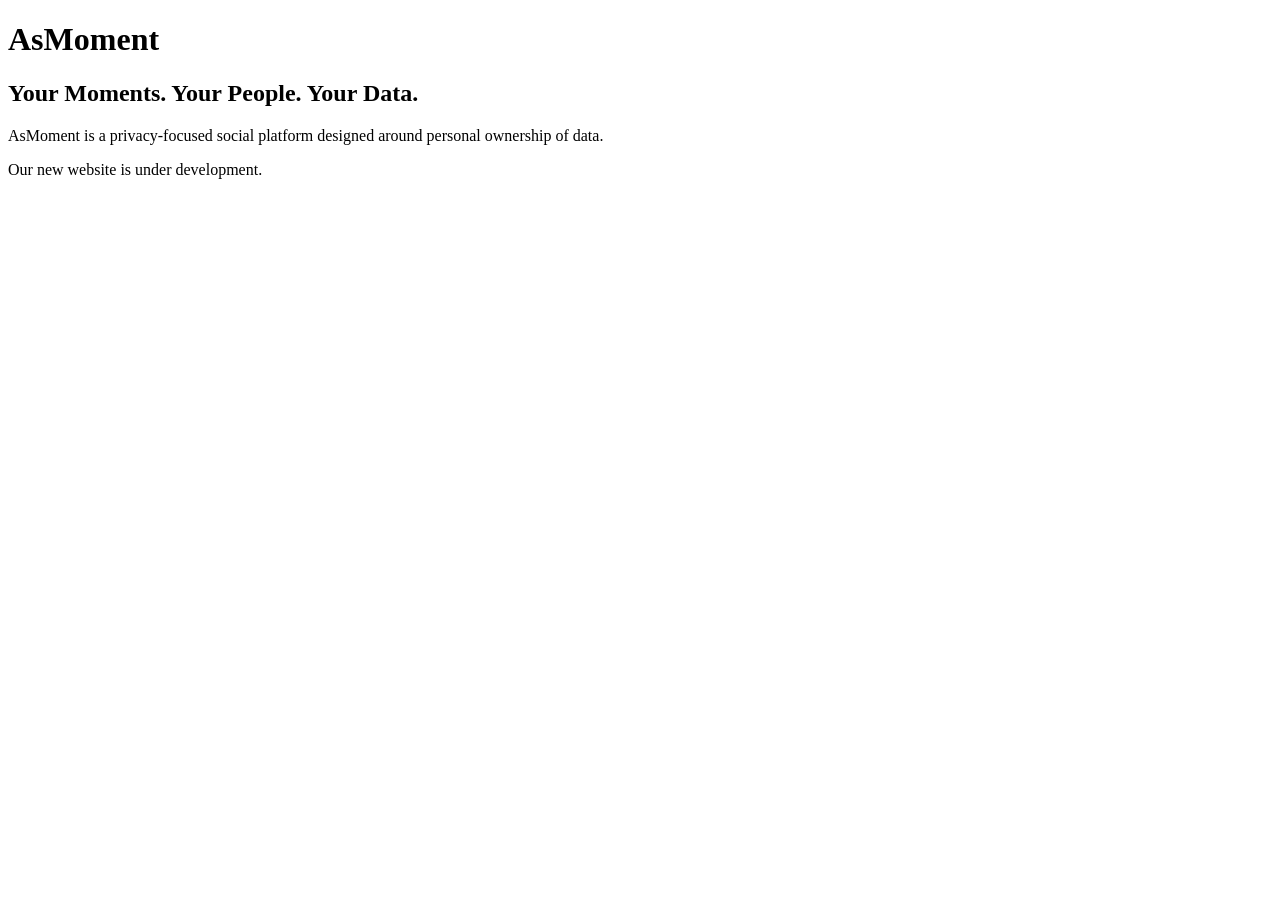
==== index.html @ 06332a30 "Create index.html for AsMoment landing page Initial HTML structure for AsMoment website." ====
<!DOCTYPE html>
<html lang="en">
<head>
    <meta charset="UTF-8">
    <meta name="viewport"
          content="width=device-width, initial-scale=1.0">

    <title>AsMoment</title>
</head>

<body>

    <h1>AsMoment</h1>

    <h2>Your Moments. Your People. Your Data.</h2>

    <p>
        AsMoment is a privacy-focused social platform
        designed around personal ownership of data.
    </p>

    <p>
        Our new website is under development.
    </p>

</body>
</html>
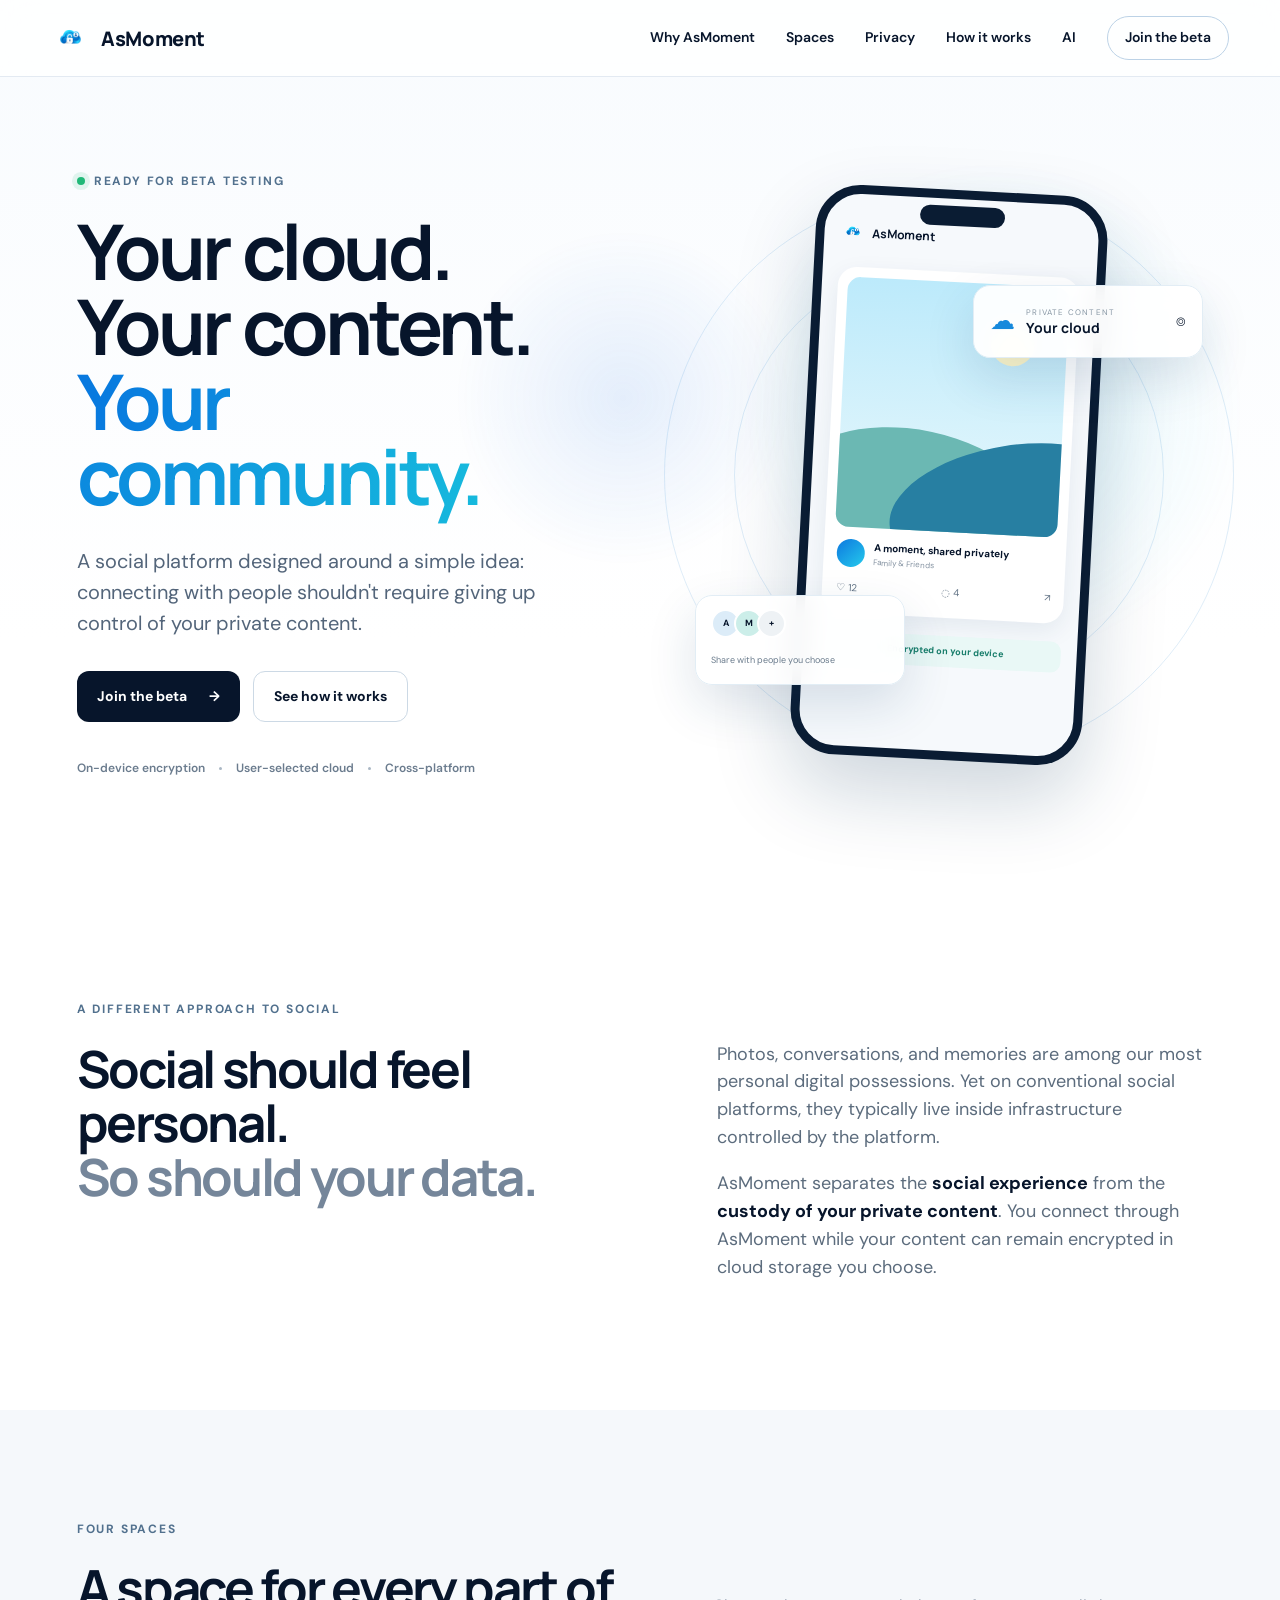
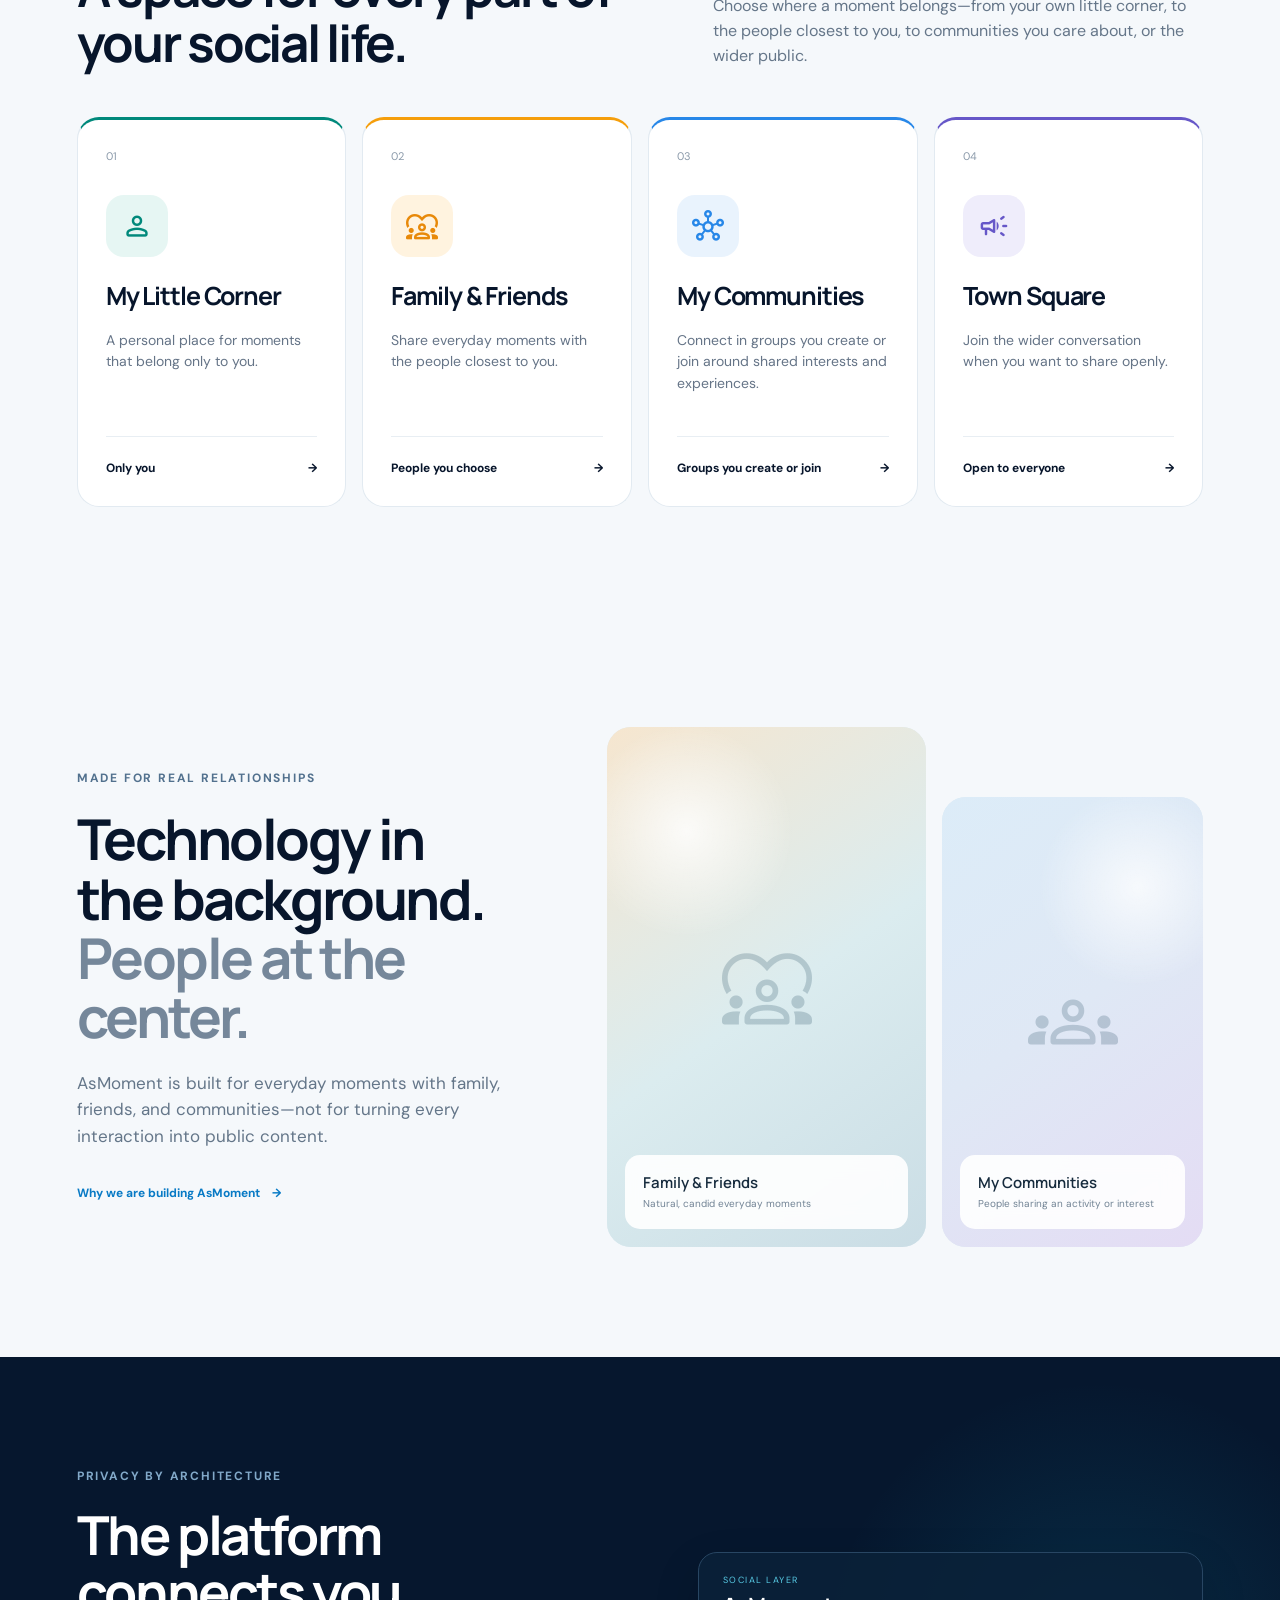
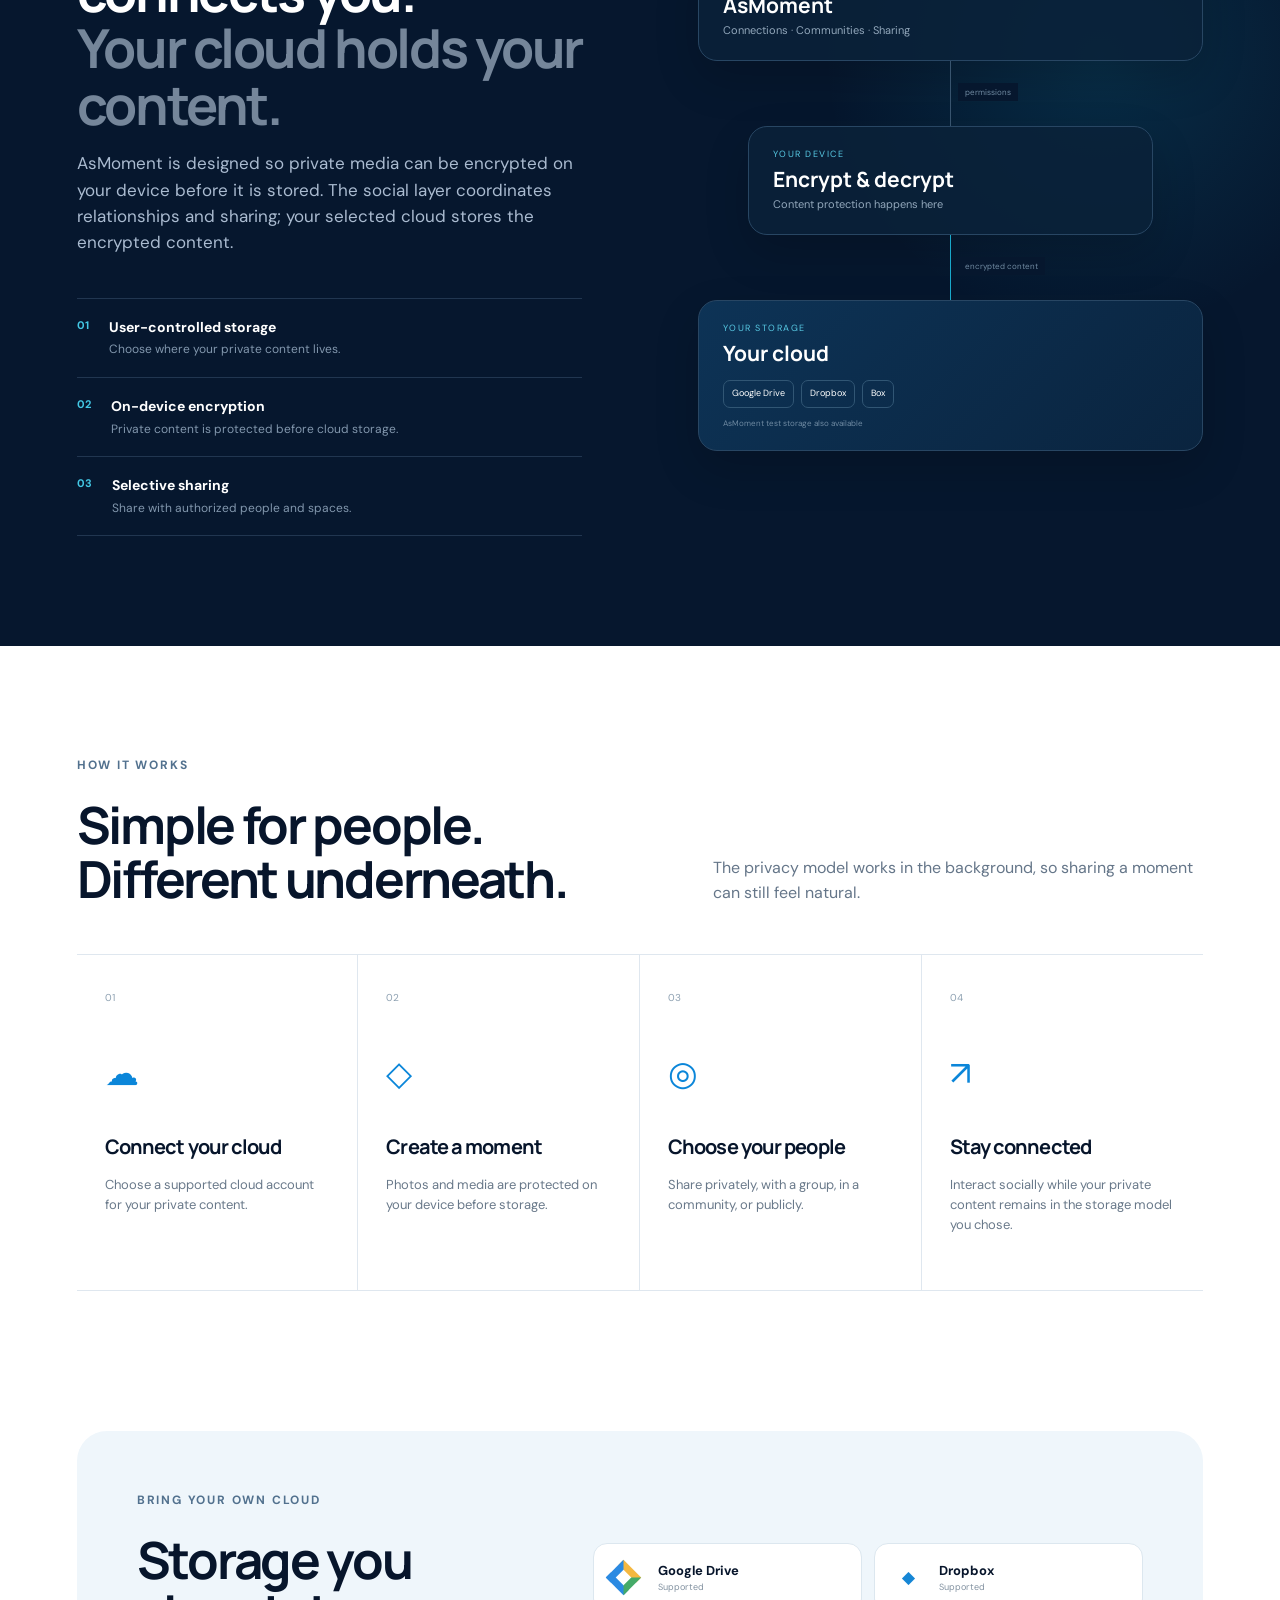
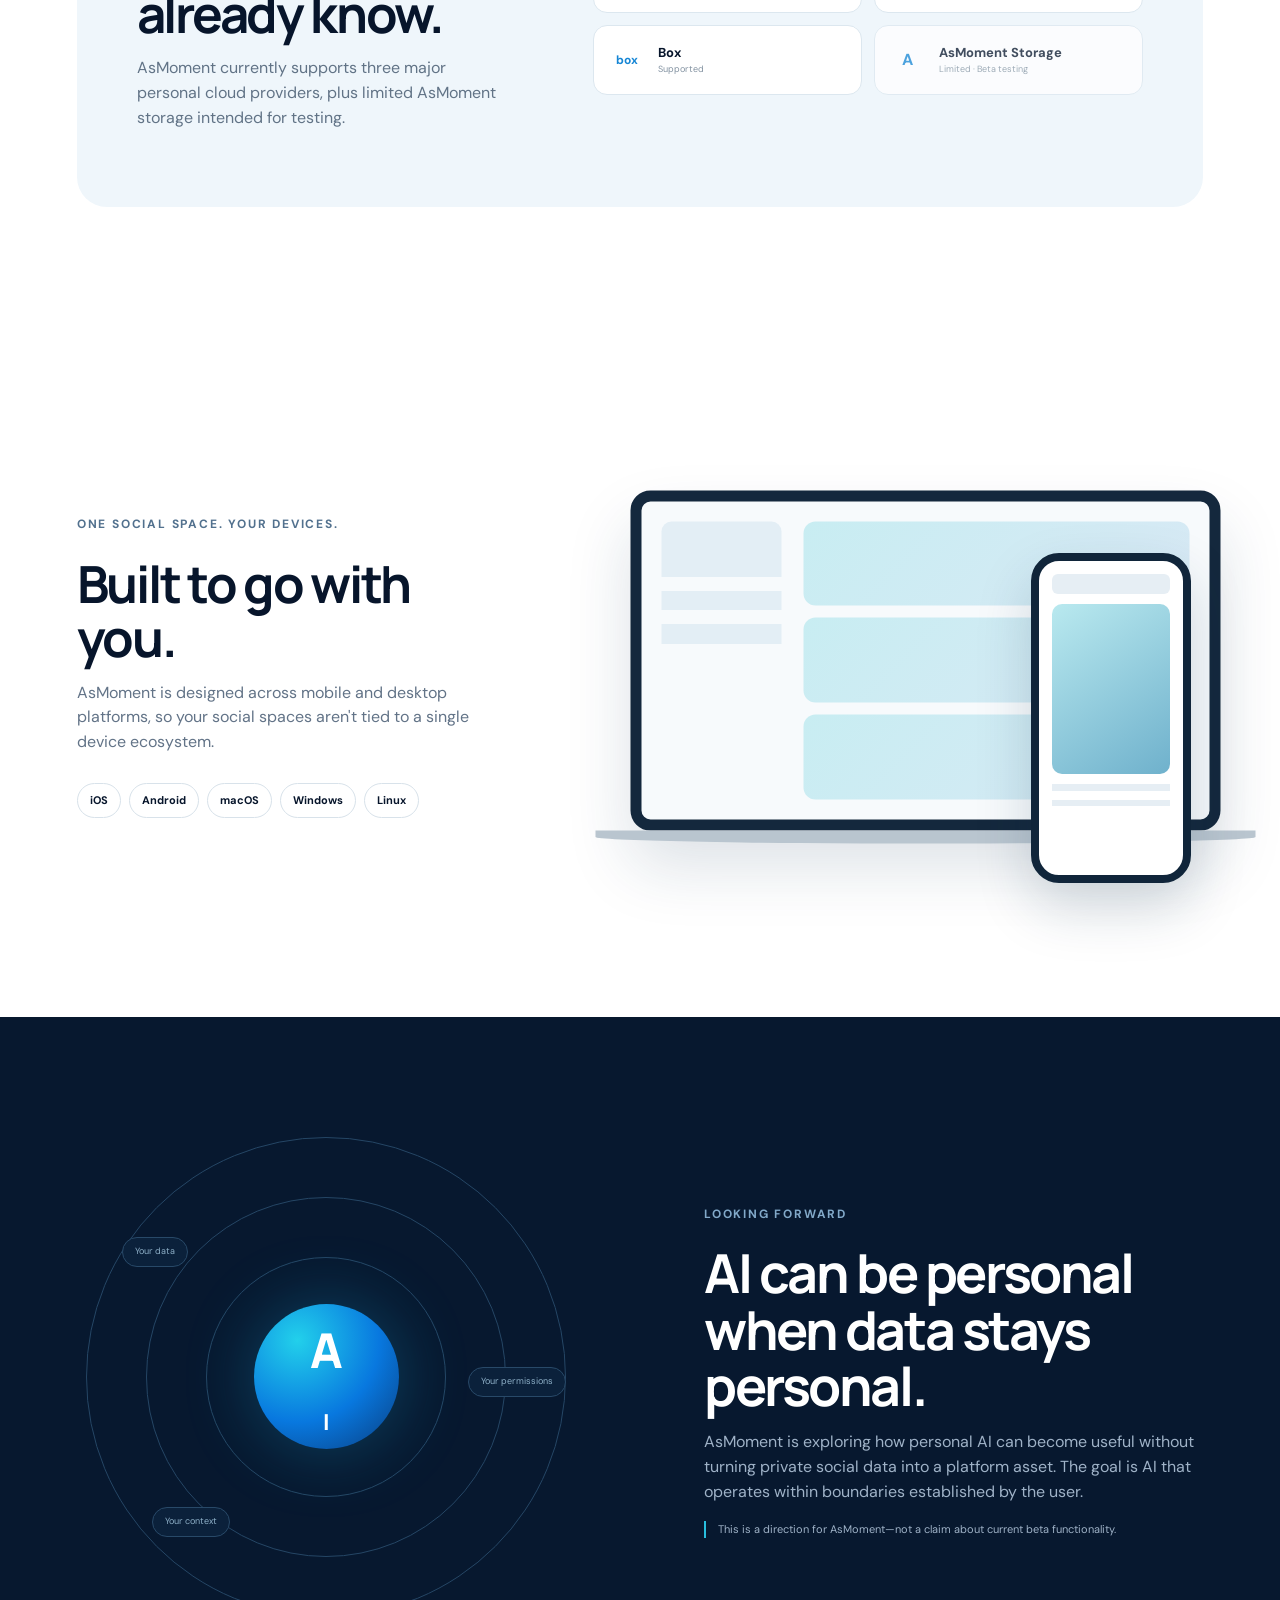
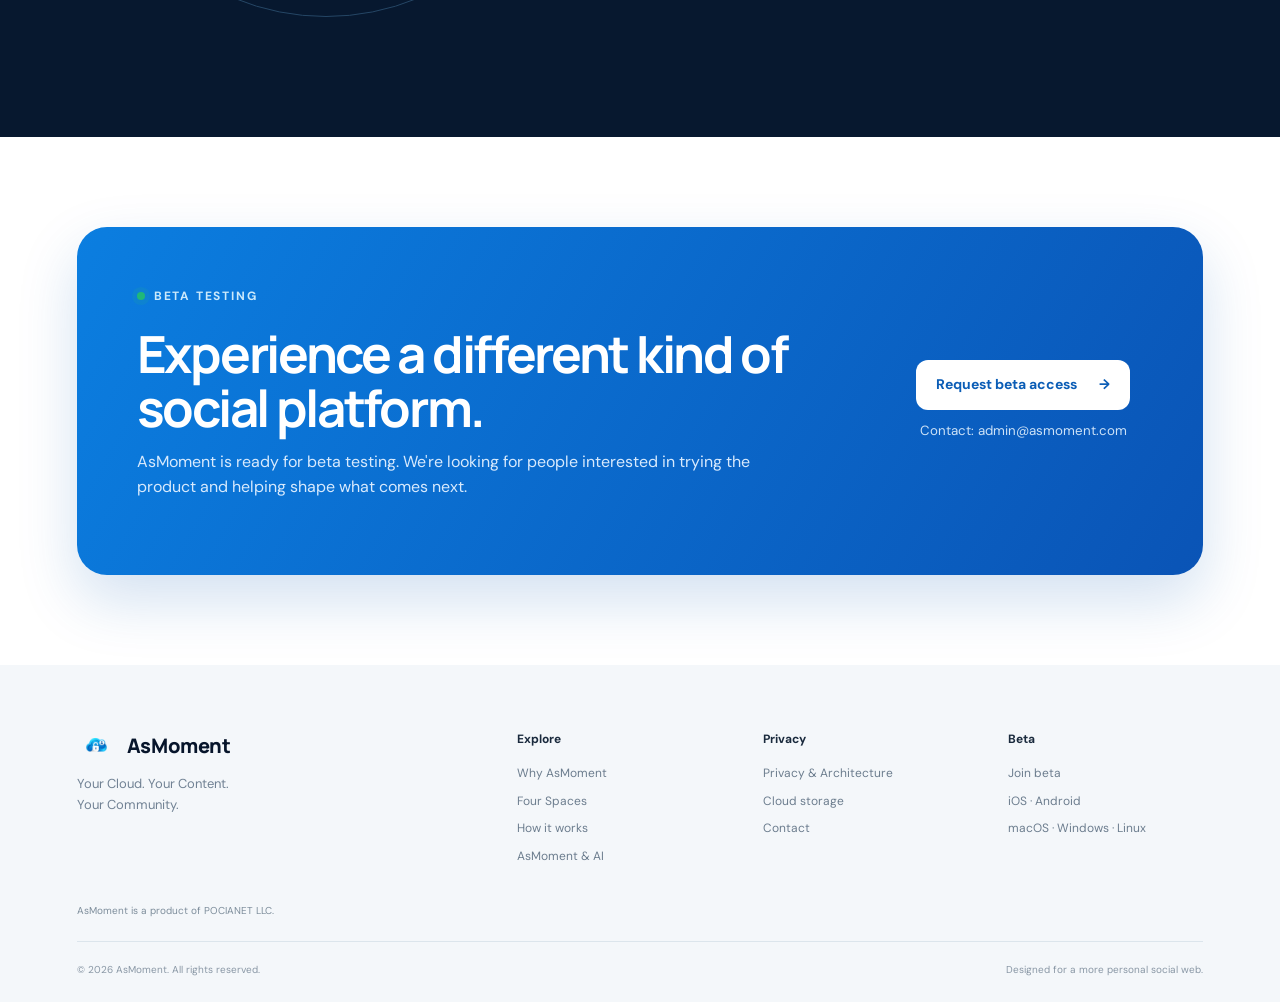
==== commit 763a7600: "Initial AsMoment website v2.1" ====
--- a/index.html
+++ b/index.html
@@ -1,27 +1,253 @@
-<!DOCTYPE html>
+<!doctype html>
 <html lang="en">
 <head>
-    <meta charset="UTF-8">
-    <meta name="viewport"
-          content="width=device-width, initial-scale=1.0">
-
-    <title>AsMoment</title>
+  <meta charset="utf-8">
+  <meta name="viewport" content="width=device-width, initial-scale=1">
+  <meta name="description" content="AsMoment is a privacy-focused social platform where your private content can stay encrypted in cloud storage you control.">
+  <meta name="theme-color" content="#07152b">
+  <link rel="icon" type="image/png" href="assets/logo/favicon.png">
+  <title>AsMoment — Your Cloud. Your Content. Your Community.</title>
+  <link rel="preconnect" href="https://fonts.googleapis.com">
+  <link rel="preconnect" href="https://fonts.gstatic.com" crossorigin>
+  <link href="https://fonts.googleapis.com/css2?family=Material+Symbols+Rounded:opsz,wght,FILL,GRAD@24,500,0,0" rel="stylesheet">
+  <link rel="stylesheet" href="css/style.css">
+  <script defer src="js/main.js"></script>
 </head>
-
 <body>
-
-    <h1>AsMoment</h1>
-
-    <h2>Your Moments. Your People. Your Data.</h2>
-
-    <p>
-        AsMoment is a privacy-focused social platform
-        designed around personal ownership of data.
-    </p>
-
-    <p>
-        Our new website is under development.
-    </p>
-
+  <header class="site-header" id="top">
+    <div class="nav-wrap">
+      <a class="brand" href="#top" aria-label="AsMoment home">
+        <img src="assets/logo/asmoment-logo.png" alt="" class="brand-mark">
+        <span>AsMoment</span>
+      </a>
+      <button class="menu-toggle" aria-expanded="false" aria-controls="site-nav" aria-label="Open navigation">
+        <span></span><span></span>
+      </button>
+      <nav id="site-nav" class="site-nav" aria-label="Primary navigation">
+        <a href="why-asmoment.html">Why AsMoment</a>
+        <a href="#spaces">Spaces</a>
+        <a href="privacy.html">Privacy</a>
+        <a href="#how">How it works</a>
+        <a href="ai.html">AI</a>
+        <a class="nav-cta" href="beta.html">Join the beta</a>
+      </nav>
+    </div>
+  </header>
+
+  <main>
+    <section class="hero section">
+      <div class="hero-glow glow-one"></div>
+      <div class="hero-glow glow-two"></div>
+      <div class="hero-copy reveal">
+        <div class="eyebrow"><span class="status-dot"></span> Ready for beta testing</div>
+        <h1>Your cloud.<br>Your content.<br><span>Your community.</span></h1>
+        <p class="hero-lede">A social platform designed around a simple idea: connecting with people shouldn't require giving up control of your private content.</p>
+        <div class="hero-actions">
+          <a class="button primary" href="beta.html">Join the beta <span>→</span></a>
+          <a class="button ghost" href="#how">See how it works</a>
+        </div>
+        <div class="hero-trust">
+          <span>On-device encryption</span>
+          <i></i><span>User-selected cloud</span>
+          <i></i><span>Cross-platform</span>
+        </div>
+      </div>
+
+      <div class="hero-visual reveal" aria-label="Conceptual diagram showing AsMoment connecting people while encrypted content stays in the user's cloud">
+        <div class="visual-orbit orbit-a"></div>
+        <div class="visual-orbit orbit-b"></div>
+        <div class="phone-shell">
+          <div class="phone-top"></div>
+          <div class="mini-brand"><img src="assets/logo/asmoment-logo.png" alt=""><span>AsMoment</span></div>
+          <div class="moment-card">
+            <div class="moment-image">
+              <span class="sun"></span><span class="hill hill-a"></span><span class="hill hill-b"></span>
+            </div>
+            <div class="moment-meta"><span class="avatar"></span><div><b>A moment, shared privately</b><small>Family & Friends</small></div></div>
+            <div class="moment-actions"><span>♡ 12</span><span>◌ 4</span><span>↗</span></div>
+          </div>
+          <div class="encrypt-pill">⌁ &nbsp; Encrypted on your device</div>
+        </div>
+        <div class="cloud-card">
+          <span class="cloud-icon">☁</span>
+          <div><small>PRIVATE CONTENT</small><strong>Your cloud</strong></div>
+          <span class="lock">⌾</span>
+        </div>
+        <div class="people-card">
+          <div class="faces"><span>A</span><span>M</span><span>+</span></div>
+          <small>Share with people you choose</small>
+        </div>
+      </div>
+    </section>
+
+    <section class="statement section" id="why">
+      <div class="section-label reveal">A different approach to social</div>
+      <div class="statement-grid">
+        <h2 class="reveal">Social should feel personal.<br><span>So should your data.</span></h2>
+        <div class="statement-copy reveal">
+          <p>Photos, conversations, and memories are among our most personal digital possessions. Yet on conventional social platforms, they typically live inside infrastructure controlled by the platform.</p>
+          <p>AsMoment separates the <strong>social experience</strong> from the <strong>custody of your private content</strong>. You connect through AsMoment while your content can remain encrypted in cloud storage you choose.</p>
+        </div>
+      </div>
+    </section>
+
+    <section class="spaces section" id="spaces">
+      <div class="section-heading reveal">
+        <div>
+          <div class="section-label">Four spaces</div>
+          <h2>A space for every part of your social life.</h2>
+        </div>
+        <p>Choose where a moment belongs—from your own little corner, to the people closest to you, to communities you care about, or the wider public.</p>
+      </div>
+      <div class="space-grid">
+        <article class="space-card corner reveal">
+          <div class="space-no">01</div><div class="space-icon"><span class="material-symbols-rounded">person</span></div>
+          <h3>My Little Corner</h3><p>A personal place for moments that belong only to you.</p>
+          <div class="card-foot">Only you <span>→</span></div>
+        </article>
+        <article class="space-card family reveal">
+          <div class="space-no">02</div><div class="space-icon"><span class="material-symbols-rounded">diversity_1</span></div>
+          <h3>Family & Friends</h3><p>Share everyday moments with the people closest to you.</p>
+          <div class="card-foot">People you choose <span>→</span></div>
+        </article>
+        <article class="space-card community reveal">
+          <div class="space-no">03</div><div class="space-icon"><span class="material-symbols-rounded">hub</span></div>
+          <h3>My Communities</h3><p>Connect in groups you create or join around shared interests and experiences.</p>
+          <div class="card-foot">Groups you create or join <span>→</span></div>
+        </article>
+        <article class="space-card square reveal">
+          <div class="space-no">04</div><div class="space-icon"><span class="material-symbols-rounded">campaign</span></div>
+          <h3>Town Square</h3><p>Join the wider conversation when you want to share openly.</p>
+          <div class="card-foot">Open to everyone <span>→</span></div>
+        </article>
+      </div>
+    </section>
+
+    <section class="human-story section" aria-label="People and moments">
+      <div class="human-story-copy reveal">
+        <div class="section-label">Made for real relationships</div>
+        <h2>Technology in the background.<br><span>People at the center.</span></h2>
+        <p>AsMoment is built for everyday moments with family, friends, and communities—not for turning every interaction into public content.</p>
+        <a class="text-link" href="why-asmoment.html">Why we are building AsMoment <span>→</span></a>
+      </div>
+      <div class="human-photo-grid reveal" aria-label="Photography placeholders for final licensed imagery">
+        <figure class="photo-slot photo-family">
+          <div class="photo-art"><span class="material-symbols-rounded">diversity_1</span></div>
+          <figcaption><b>Family & Friends</b><span>Natural, candid everyday moments</span></figcaption>
+        </figure>
+        <figure class="photo-slot photo-community">
+          <div class="photo-art"><span class="material-symbols-rounded">groups</span></div>
+          <figcaption><b>My Communities</b><span>People sharing an activity or interest</span></figcaption>
+        </figure>
+      </div>
+    </section>
+
+    <section class="architecture section" id="privacy">
+      <div class="arch-copy reveal">
+        <div class="section-label light">Privacy by architecture</div>
+        <h2>The platform connects you.<br><span>Your cloud holds your content.</span></h2>
+        <p>AsMoment is designed so private media can be encrypted on your device before it is stored. The social layer coordinates relationships and sharing; your selected cloud stores the encrypted content.</p>
+        <div class="principles">
+          <div><b>01</b><span><strong>User-controlled storage</strong><small>Choose where your private content lives.</small></span></div>
+          <div><b>02</b><span><strong>On-device encryption</strong><small>Private content is protected before cloud storage.</small></span></div>
+          <div><b>03</b><span><strong>Selective sharing</strong><small>Share with authorized people and spaces.</small></span></div>
+        </div>
+      </div>
+      <div class="arch-diagram reveal">
+        <div class="arch-node social"><small>SOCIAL LAYER</small><strong>AsMoment</strong><span>Connections · Communities · Sharing</span></div>
+        <div class="flow-line"><span>permissions</span></div>
+        <div class="arch-node device"><small>YOUR DEVICE</small><strong>Encrypt & decrypt</strong><span>Content protection happens here</span></div>
+        <div class="flow-line secure"><span>encrypted content</span></div>
+        <div class="arch-node cloud"><small>YOUR STORAGE</small><strong>Your cloud</strong>
+          <div class="provider-row"><span>Google Drive</span><span>Dropbox</span><span>Box</span></div>
+          <em>AsMoment test storage also available</em>
+        </div>
+      </div>
+    </section>
+
+    <section class="how section" id="how">
+      <div class="section-heading reveal">
+        <div><div class="section-label">How it works</div><h2>Simple for people.<br>Different underneath.</h2></div>
+        <p>The privacy model works in the background, so sharing a moment can still feel natural.</p>
+      </div>
+      <div class="steps">
+        <article class="step reveal"><div class="step-num">01</div><div class="step-glyph">☁</div><h3>Connect your cloud</h3><p>Choose a supported cloud account for your private content.</p></article>
+        <article class="step reveal"><div class="step-num">02</div><div class="step-glyph">◇</div><h3>Create a moment</h3><p>Photos and media are protected on your device before storage.</p></article>
+        <article class="step reveal"><div class="step-num">03</div><div class="step-glyph">◎</div><h3>Choose your people</h3><p>Share privately, with a group, in a community, or publicly.</p></article>
+        <article class="step reveal"><div class="step-num">04</div><div class="step-glyph">↗</div><h3>Stay connected</h3><p>Interact socially while your private content remains in the storage model you chose.</p></article>
+      </div>
+    </section>
+
+    <section class="clouds section">
+      <div class="clouds-panel reveal">
+        <div>
+          <div class="section-label">Bring your own cloud</div>
+          <h2>Storage you already know.</h2>
+          <p>AsMoment currently supports three major personal cloud providers, plus limited AsMoment storage intended for testing.</p>
+        </div>
+        <div class="provider-grid">
+          <div class="provider"><span class="gdrive"></span><strong>Google Drive</strong><small>Supported</small></div>
+          <div class="provider"><span class="dropbox">◆</span><strong>Dropbox</strong><small>Supported</small></div>
+          <div class="provider"><span class="boxlogo">box</span><strong>Box</strong><small>Supported</small></div>
+          <div class="provider muted"><span class="asmini">A</span><strong>AsMoment Storage</strong><small>Limited · Beta testing</small></div>
+        </div>
+      </div>
+    </section>
+
+    <section class="devices section">
+      <div class="device-copy reveal">
+        <div class="section-label">One social space. Your devices.</div>
+        <h2>Built to go with you.</h2>
+        <p>AsMoment is designed across mobile and desktop platforms, so your social spaces aren't tied to a single device ecosystem.</p>
+        <div class="os-list"><span>iOS</span><span>Android</span><span>macOS</span><span>Windows</span><span>Linux</span></div>
+      </div>
+      <div class="device-art reveal">
+        <div class="laptop"><div class="laptop-screen"><div class="mock-sidebar"></div><div class="mock-feed"><i></i><i></i><i></i></div></div><div class="laptop-base"></div></div>
+        <div class="mobile"><div class="mobile-screen"><div class="mock-top"></div><div class="mock-photo"></div><div class="mock-lines"></div></div></div>
+      </div>
+    </section>
+
+    <section class="ai section" id="ai">
+      <div class="ai-visual reveal">
+        <div class="ai-core">A<span>I</span></div>
+        <div class="ai-ring r1"></div><div class="ai-ring r2"></div><div class="ai-ring r3"></div>
+        <span class="ai-tag tag1">Your data</span><span class="ai-tag tag2">Your permissions</span><span class="ai-tag tag3">Your context</span>
+      </div>
+      <div class="ai-copy reveal">
+        <div class="section-label light">Looking forward</div>
+        <h2>AI can be personal<br>when data stays personal.</h2>
+        <p>AsMoment is exploring how personal AI can become useful without turning private social data into a platform asset. The goal is AI that operates within boundaries established by the user.</p>
+        <p class="future-note">This is a direction for AsMoment—not a claim about current beta functionality.</p>
+      </div>
+    </section>
+
+    <section class="beta section" id="beta">
+      <div class="beta-panel reveal">
+        <div class="beta-copy">
+          <div class="eyebrow"><span class="status-dot"></span> Beta testing</div>
+          <h2>Experience a different kind of social platform.</h2>
+          <p>AsMoment is ready for beta testing. We're looking for people interested in trying the product and helping shape what comes next.</p>
+        </div>
+        <div class="beta-action">
+          <a class="button primary light-button" href="mailto:admin@asmoment.com?subject=AsMoment%20Beta%20Testing">Request beta access <span>→</span></a>
+          <small>Contact: admin@asmoment.com</small>
+        </div>
+      </div>
+    </section>
+  </main>
+
+  <footer class="footer">
+    <div class="footer-main">
+      <div class="footer-brand">
+        <a class="brand" href="#top"><img src="assets/logo/asmoment-logo.png" alt="" class="brand-mark"><span>AsMoment</span></a>
+        <p>Your Cloud. Your Content.<br>Your Community.</p>
+      </div>
+      <div class="footer-col"><strong>Explore</strong><a href="why-asmoment.html">Why AsMoment</a><a href="#spaces">Four Spaces</a><a href="#how">How it works</a><a href="ai.html">AsMoment & AI</a></div>
+      <div class="footer-col"><strong>Privacy</strong><a href="privacy.html">Privacy & Architecture</a><a href="privacy.html#storage">Cloud storage</a><a href="mailto:admin@asmoment.com">Contact</a></div>
+      <div class="footer-col"><strong>Beta</strong><a href="beta.html">Join beta</a><span>iOS · Android</span><span>macOS · Windows · Linux</span></div>
+    </div>
+    <p class="company-line">AsMoment is a product of POCIANET LLC.</p>
+      <div class="footer-bottom"><span>© <span id="year"></span> AsMoment. All rights reserved.</span><span>Designed for a more personal social web.</span></div>
+  </footer>
 </body>
-</html>
+</html>
--- a/css/style.css
+++ b/css/style.css
@@ -0,0 +1,90 @@
+@import url('https://fonts.googleapis.com/css2?family=DM+Sans:wght@400;500;600;700&family=Manrope:wght@500;600;700;800&display=swap');
+:root{--ink:#07152b;--muted:#607086;--line:#dfe7ef;--blue:#0878df;--cyan:#22c7ec;--pale:#f4f8fc;--navy:#06172e;--white:#fff;--radius:28px}
+*{box-sizing:border-box}html{scroll-behavior:smooth}body{margin:0;color:var(--ink);font-family:"DM Sans",Arial,sans-serif;background:#fff;line-height:1.55}a{color:inherit;text-decoration:none}img{max-width:100%;display:block}.section{padding:110px max(6vw,24px);position:relative}.site-header{position:fixed;top:0;left:0;right:0;z-index:50;background:rgba(255,255,255,.82);backdrop-filter:blur(18px);border-bottom:1px solid rgba(215,226,237,.7)}.nav-wrap{height:76px;max-width:1500px;margin:auto;padding:0 max(4vw,20px);display:flex;align-items:center;justify-content:space-between}.brand{display:flex;align-items:center;gap:11px;font-family:Manrope,sans-serif;font-size:20px;font-weight:800;letter-spacing:-.4px}.brand-mark{width:39px;height:31px;object-fit:contain}.site-nav{display:flex;align-items:center;gap:31px;font-size:14px;font-weight:600}.site-nav a{transition:.2s}.site-nav a:hover{color:var(--blue)}.nav-cta{padding:10px 17px;border:1px solid #bcd2e6;border-radius:999px}.menu-toggle{display:none;background:none;border:0;padding:10px}.menu-toggle span{display:block;width:23px;height:2px;background:var(--ink);margin:5px}.hero{min-height:850px;padding-top:170px;display:grid;grid-template-columns:1.02fr .98fr;gap:7vw;align-items:center;overflow:hidden;background:linear-gradient(180deg,#f8fbfe 0%,#fff 72%)}.hero-copy{max-width:720px;z-index:2}.eyebrow,.section-label{text-transform:uppercase;letter-spacing:1.8px;font-size:12px;font-weight:700;color:#52718e;display:flex;align-items:center;gap:9px;margin-bottom:22px}.status-dot{width:8px;height:8px;background:#20b878;border-radius:50%;box-shadow:0 0 0 5px rgba(32,184,120,.12)}h1,h2,h3{font-family:Manrope,sans-serif;margin:0;letter-spacing:-.045em}h1{font-size:clamp(58px,6vw,96px);line-height:.98;font-weight:700}h1 span{background:linear-gradient(90deg,#0878df,#16b9dd);-webkit-background-clip:text;color:transparent}.hero-lede{font-size:20px;color:#53657a;max-width:630px;margin:32px 0}.hero-actions{display:flex;gap:13px}.button{display:inline-flex;align-items:center;gap:22px;padding:14px 20px;border-radius:12px;font-weight:700;font-size:14px}.button.primary{background:var(--ink);color:#fff}.button.primary:hover{background:#102a4b}.button.ghost{border:1px solid #ccd9e5;background:#fff}.hero-trust{display:flex;gap:14px;align-items:center;margin-top:37px;font-size:12px;color:#6b7c8e;font-weight:600}.hero-trust i{width:3px;height:3px;background:#aab7c4;border-radius:50%}.hero-visual{height:610px;position:relative}.hero-glow{position:absolute;border-radius:50%;filter:blur(1px)}.glow-one{width:520px;height:520px;background:radial-gradient(circle,rgba(26,199,235,.13),transparent 68%);right:2%;top:17%}.glow-two{width:350px;height:350px;background:radial-gradient(circle,rgba(20,104,225,.10),transparent 68%);left:35%;top:25%}.visual-orbit{position:absolute;border:1px solid rgba(30,130,207,.14);border-radius:50%;left:50%;top:50%;transform:translate(-50%,-50%)}.orbit-a{width:570px;height:570px}.orbit-b{width:430px;height:430px}.phone-shell{position:absolute;width:292px;height:570px;border:9px solid #0a1c33;border-radius:45px;background:#f6f9fc;left:50%;top:50%;transform:translate(-50%,-50%) rotate(3deg);box-shadow:0 35px 80px rgba(12,50,84,.2);padding:28px 16px}.phone-top{width:85px;height:20px;border-radius:20px;background:#0a1c33;position:absolute;top:7px;left:50%;transform:translateX(-50%)}.mini-brand{display:flex;gap:7px;align-items:center;font:700 12px Manrope}.mini-brand img{width:25px;height:20px;object-fit:contain}.moment-card{margin-top:25px;background:#fff;border-radius:19px;padding:10px;box-shadow:0 8px 24px rgba(15,52,85,.08)}.moment-image{height:250px;border-radius:13px;position:relative;overflow:hidden;background:linear-gradient(#bceafb,#e9f8fc)}.sun{position:absolute;width:44px;height:44px;border-radius:50%;background:#fff8cb;right:32px;top:37px}.hill{position:absolute;border-radius:50% 50% 0 0}.hill-a{width:260px;height:150px;background:#6bb8b3;left:-50px;bottom:-50px;transform:rotate(9deg)}.hill-b{width:250px;height:125px;background:#277fa2;right:-80px;bottom:-35px;transform:rotate(-12deg)}.moment-meta{display:flex;gap:9px;align-items:center;padding:12px 3px 6px}.avatar{width:28px;height:28px;border-radius:50%;background:linear-gradient(135deg,#0d78df,#25caec)}.moment-meta b,.moment-meta small{display:block}.moment-meta b{font-size:10px}.moment-meta small{font-size:8px;color:#8391a0}.moment-actions{display:flex;justify-content:space-between;font-size:10px;color:#617284;padding:7px 4px}.encrypt-pill{margin-top:18px;background:#e9f8f6;color:#177d6a;border-radius:10px;padding:9px;text-align:center;font-size:9px;font-weight:700}.cloud-card,.people-card{position:absolute;background:rgba(255,255,255,.93);backdrop-filter:blur(12px);border:1px solid #e2edf5;box-shadow:0 20px 50px rgba(20,67,104,.14);border-radius:17px}.cloud-card{right:0;top:115px;width:230px;padding:16px;display:flex;align-items:center;gap:11px}.cloud-icon{font-size:25px;color:#1689dc}.cloud-card small,.cloud-card strong{display:block}.cloud-card small{font-size:8px;letter-spacing:1.2px;color:#8796a4}.cloud-card strong{font:700 14px Manrope}.lock{margin-left:auto}.people-card{left:0;bottom:95px;padding:13px 15px;width:210px}.faces{display:flex;margin-bottom:8px}.faces span{width:29px;height:29px;border-radius:50%;background:#dcecf8;border:2px solid #fff;display:grid;place-items:center;font-size:9px;font-weight:700;margin-right:-6px}.faces span:nth-child(2){background:#cceee9}.faces span:nth-child(3){background:#eef2f5}.people-card small{font-size:9px;color:#6a7b8c}.statement{max-width:1600px;margin:auto}.statement-grid{display:grid;grid-template-columns:1.05fr .95fr;gap:8vw}.statement h2,.section-heading h2,.clouds h2,.devices h2{font-size:clamp(42px,4vw,66px);line-height:1.06}.statement h2 span,.architecture h2 span{color:#75869a}.statement-copy{font-size:18px;color:#5c6c7d;max-width:650px}.statement-copy p:first-child{margin-top:0}.statement-copy strong{color:var(--ink)}.section-heading{display:flex;justify-content:space-between;gap:60px;align-items:end;max-width:1500px;margin:0 auto 48px}.section-heading p{max-width:490px;color:#657689;margin:0;font-size:16px}.spaces{background:#f5f8fb}.space-grid{max-width:1500px;margin:auto;display:grid;grid-template-columns:repeat(4,1fr);gap:16px}.space-card{min-height:390px;padding:28px;border-radius:22px;background:#fff;border:1px solid #e2eaf1;display:flex;flex-direction:column;transition:.25s}.space-card:hover{transform:translateY(-5px);box-shadow:0 22px 45px rgba(19,56,87,.08)}.space-no{font-size:11px;color:#8b9aaa}.space-icon{font-size:40px;margin:55px 0 27px;color:#1287d7}.space-card h3{font-size:25px}.space-card p{color:#657487;font-size:14px}.card-foot{margin-top:auto;padding-top:22px;border-top:1px solid #e8eef3;font-size:12px;font-weight:700;display:flex;justify-content:space-between}.architecture{background:var(--navy);color:#fff;display:grid;grid-template-columns:1fr 1fr;gap:9vw;align-items:center;overflow:hidden}.architecture:after{content:"";position:absolute;width:600px;height:600px;border-radius:50%;background:radial-gradient(circle,rgba(18,181,221,.14),transparent 65%);right:-120px;top:0}.section-label.light{color:#82a9c9}.architecture h2,.ai h2{font-size:clamp(43px,4.2vw,68px);line-height:1.05}.arch-copy{z-index:2}.arch-copy>p{color:#aabbd0;font-size:17px;max-width:650px}.principles{margin-top:42px;border-top:1px solid #213650}.principles>div{display:flex;gap:20px;padding:18px 0;border-bottom:1px solid #213650}.principles b{color:#43c8e5;font-size:11px}.principles span strong,.principles span small{display:block}.principles span strong{font-size:14px}.principles span small{color:#8297ad;font-size:12px;margin-top:2px}.arch-diagram{z-index:2;max-width:570px;margin:auto;width:100%}.arch-node{border:1px solid #284663;background:rgba(10,33,57,.85);border-radius:19px;padding:21px 24px;box-shadow:0 18px 45px rgba(0,0,0,.16)}.arch-node small,.arch-node strong,.arch-node>span{display:block}.arch-node small{color:#58cae4;font-size:9px;letter-spacing:1.5px}.arch-node strong{font:700 21px Manrope;margin:3px 0}.arch-node>span{font-size:11px;color:#92a7bb}.arch-node.device{margin:0 50px}.arch-node.cloud{background:linear-gradient(135deg,#0d3356,#0a243f)}.flow-line{height:65px;width:1px;background:#38546e;margin:auto;position:relative}.flow-line span{position:absolute;white-space:nowrap;font-size:8px;color:#718ba2;background:var(--navy);padding:3px 7px;left:8px;top:22px}.flow-line.secure{background:#19a8ca}.provider-row{display:flex;gap:7px;margin-top:13px}.provider-row span{font-size:9px;border:1px solid #315674;border-radius:7px;padding:6px 8px}.arch-node em{display:block;color:#6f8aa2;font-size:8px;font-style:normal;margin-top:9px}.how{max-width:1700px;margin:auto}.steps{display:grid;grid-template-columns:repeat(4,1fr);border-top:1px solid var(--line);border-bottom:1px solid var(--line)}.step{padding:35px 28px 42px;border-right:1px solid var(--line);min-height:315px}.step:last-child{border-right:0}.step-num{font-size:10px;color:#8da0b1}.step-glyph{font-size:34px;color:#0b86d9;margin:43px 0 30px}.step h3{font-size:20px}.step p{font-size:13px;color:#69798a}.clouds{padding-top:30px}.clouds-panel{max-width:1500px;margin:auto;background:#eff6fb;border-radius:30px;padding:60px;display:grid;grid-template-columns:.8fr 1.2fr;gap:7vw;align-items:center}.clouds-panel p{color:#617386;max-width:500px}.provider-grid{display:grid;grid-template-columns:1fr 1fr;gap:12px}.provider{background:#fff;border:1px solid #dce7ef;border-radius:14px;padding:17px;display:grid;grid-template-columns:35px 1fr;grid-template-rows:auto auto;column-gap:12px;align-items:center}.provider>span{grid-row:1/3;width:31px;height:31px;display:grid;place-items:center;font-weight:700;color:#1686d5}.provider strong{font-size:13px}.provider small{font-size:9px;color:#8392a1}.provider.muted{opacity:.75}.gdrive{border:7px solid #2b8ae2;border-top-color:#f5b840;border-right-color:#45aa68;transform:rotate(45deg);width:25px!important;height:25px!important}.boxlogo{font-size:12px}.devices{display:grid;grid-template-columns:.8fr 1.2fr;gap:8vw;align-items:center;overflow:hidden}.device-copy p{color:#627387;max-width:520px}.os-list{display:flex;flex-wrap:wrap;gap:8px;margin-top:28px}.os-list span{padding:8px 12px;border:1px solid #d8e2ea;border-radius:999px;font-size:11px;font-weight:700}.device-art{height:480px;position:relative}.laptop{position:absolute;width:590px;left:50%;top:50%;transform:translate(-45%,-50%)}.laptop-screen{height:340px;border:11px solid #14283d;border-radius:20px;background:#f7fafc;display:grid;grid-template-columns:120px 1fr;padding:20px;gap:22px;box-shadow:0 35px 65px rgba(20,54,85,.15)}.mock-sidebar{border-radius:10px;background:linear-gradient(#e3eef5 20%,transparent 20% 25%,#e3eef5 25% 32%,transparent 32% 37%,#e3eef5 37% 44%,transparent 44%)}.mock-feed{display:grid;gap:12px}.mock-feed i{background:linear-gradient(135deg,#c8edf2,#d8e9f5);border-radius:12px}.laptop-base{height:13px;background:#b9c5cf;border-radius:0 0 50% 50%;width:660px;margin-left:-35px}.mobile{position:absolute;width:160px;height:330px;border:8px solid #10253a;border-radius:28px;background:#fff;right:2%;bottom:5%;box-shadow:0 25px 55px rgba(16,48,77,.18);padding:13px}.mock-top{height:20px;background:#e6eef4;border-radius:6px;margin-bottom:10px}.mock-photo{height:170px;background:linear-gradient(145deg,#b9e9ef,#6fb1cc);border-radius:10px}.mock-lines{height:45px;margin-top:10px;background:linear-gradient(#e6eef4 15%,transparent 15% 35%,#e6eef4 35% 50%,transparent 50%)}.ai{background:#07182f;color:#fff;display:grid;grid-template-columns:1fr 1fr;gap:10vw;align-items:center;overflow:hidden}.ai-copy p{color:#9fb2c7;max-width:600px}.future-note{font-size:11px!important;border-left:2px solid #28bddd;padding-left:12px}.ai-visual{height:500px;position:relative;display:grid;place-items:center}.ai-core{width:145px;height:145px;border-radius:50%;background:radial-gradient(circle at 30% 25%,#22d0eb,#0878df 55%,#0a3d7e);display:grid;place-items:center;font:800 48px Manrope;box-shadow:0 0 70px rgba(22,173,222,.3);z-index:2}.ai-core span{font-size:22px}.ai-ring{position:absolute;border:1px solid #254665;border-radius:50%}.r1{width:240px;height:240px}.r2{width:360px;height:360px}.r3{width:480px;height:480px}.ai-tag{position:absolute;border:1px solid #284968;background:#0b213b;border-radius:999px;padding:7px 12px;font-size:9px;color:#8eb0c8}.tag1{left:9%;top:22%}.tag2{right:2%;top:48%}.tag3{left:15%;bottom:18%}.beta{padding-top:90px;padding-bottom:90px}.beta-panel{max-width:1500px;margin:auto;border-radius:30px;background:linear-gradient(120deg,#0b7ee0,#0a54b6);color:#fff;padding:60px;display:flex;justify-content:space-between;align-items:center;gap:60px;box-shadow:0 25px 60px rgba(11,91,176,.18)}.beta-copy{max-width:760px}.beta-copy .eyebrow{color:#cbe9fb}.beta-copy h2{font-size:clamp(38px,4vw,62px);line-height:1.04}.beta-copy p{color:#d8eafd;max-width:650px}.beta-action{text-align:center;min-width:240px}.light-button{background:#fff!important;color:#0b5db6!important}.beta-action small{display:block;margin-top:11px;color:#cde2f7}.footer{background:#f4f7fa;padding:65px max(6vw,24px) 25px}.footer-main{max-width:1500px;margin:auto;display:grid;grid-template-columns:2fr repeat(3,1fr);gap:50px}.footer-brand p{font-size:13px;color:#718294}.footer-col{display:flex;flex-direction:column;gap:9px;font-size:12px;color:#6c7d8e}.footer-col strong{color:#1a2a3d;margin-bottom:6px}.footer-col a:hover{color:var(--blue)}.footer-bottom{max-width:1500px;margin:50px auto 0;padding-top:20px;border-top:1px solid #dce5ec;display:flex;justify-content:space-between;font-size:10px;color:#8997a5}.reveal{opacity:0;transform:translateY(18px);transition:opacity .7s ease,transform .7s ease}.reveal.visible{opacity:1;transform:none}
+@media(max-width:1000px){.site-nav{display:none;position:absolute;top:76px;left:0;right:0;background:#fff;padding:24px;flex-direction:column;align-items:flex-start;border-bottom:1px solid var(--line)}.site-nav.open{display:flex}.menu-toggle{display:block}.hero{grid-template-columns:1fr;padding-top:145px}.hero-copy{max-width:800px}.hero-visual{height:560px}.statement-grid,.architecture,.devices,.ai{grid-template-columns:1fr}.space-grid,.steps{grid-template-columns:1fr 1fr}.clouds-panel{grid-template-columns:1fr}.architecture{gap:60px}.arch-diagram{margin:0}.devices{gap:20px}.device-art{margin-top:20px}.ai-visual{order:2}.footer-main{grid-template-columns:2fr 1fr 1fr}.footer-col:last-child{display:none}}
+@media(max-width:650px){.section{padding:78px 22px}.hero{padding-top:130px;min-height:auto}.hero-lede{font-size:17px}.hero-actions{flex-direction:column;align-items:stretch}.button{justify-content:center}.hero-trust{flex-wrap:wrap}.hero-visual{height:500px;transform:scale(.82);margin:-30px -50px}.cloud-card{right:-20px}.people-card{left:-20px}.statement-grid{grid-template-columns:1fr;gap:25px}.section-heading{display:block}.section-heading p{margin-top:18px}.space-grid,.steps{grid-template-columns:1fr}.space-card{min-height:300px}.space-icon{margin:30px 0 20px}.step{border-right:0;border-bottom:1px solid var(--line)}.clouds-panel{padding:30px 20px}.provider-grid{grid-template-columns:1fr}.arch-node.device{margin:0 15px}.devices{padding-bottom:20px}.device-art{height:370px;transform:scale(.72);margin:-30px -100px}.laptop{left:44%}.ai-visual{height:390px;transform:scale(.78);margin:-20px}.beta-panel{padding:35px 25px;display:block}.beta-action{margin-top:28px;text-align:left}.footer-main{grid-template-columns:1fr 1fr}.footer-brand{grid-column:1/-1}.footer-bottom{display:block}.footer-bottom span{display:block;margin-top:6px}}
+@media(prefers-reduced-motion:reduce){html{scroll-behavior:auto}.reveal{opacity:1;transform:none;transition:none}}
+
+.site-nav a.active{color:var(--blue)}
+.page-hero{padding-top:190px;padding-bottom:100px;min-height:650px;background:linear-gradient(180deg,#f7fbfe,#fff);display:flex;flex-direction:column;justify-content:center}
+.page-kicker{font-size:12px;text-transform:uppercase;letter-spacing:2px;color:#517491;font-weight:700;margin-bottom:25px}
+.page-title{font-size:clamp(54px,6.2vw,94px);line-height:1.01;max-width:1300px}.page-title span{color:#1689d7}
+.page-lede{max-width:780px;font-size:20px;color:#607287;margin-top:34px}
+.editorial{max-width:1500px;margin:auto;display:grid;grid-template-columns:260px 1fr;gap:8vw;border-top:1px solid var(--line)}
+.editorial-aside{display:flex;gap:18px;align-items:flex-start;font-size:12px}.editorial-aside span{color:#0c89d9}.editorial-aside strong{font-size:12px}
+.editorial-body{max-width:850px}.editorial-body h2{font-size:clamp(38px,4vw,60px);line-height:1.08;margin-bottom:30px}.editorial-body p{font-size:18px;color:#5e7083}.editorial-body strong{color:var(--ink)}
+.beliefs,.storage-section,.ai-principles,.beta-details{background:#f5f8fb}.belief-grid{max-width:1500px;margin:auto;display:grid;grid-template-columns:repeat(4,1fr);gap:14px}
+.belief{background:#fff;border:1px solid #e1e9f0;border-radius:18px;padding:28px;min-height:280px}.belief>span{font-size:10px;color:#168bd9}.belief h3{font-size:22px;margin-top:60px}.belief p{font-size:13px;color:#667789}
+.split-dark{background:#07182f;color:#fff;display:grid;grid-template-columns:1fr 1fr;gap:8vw;align-items:center}.split-dark h2{font-size:clamp(44px,4.5vw,70px);line-height:1.05}.split-dark h2 span{color:#6f879f}
+.quote-card{border:1px solid #294761;background:#0a213b;border-radius:24px;padding:55px}.quote-card p{font:600 clamp(30px,3vw,45px) Manrope;letter-spacing:-.04em;margin:0}.quote-card small{display:block;color:#7f9bb4;margin-top:20px}
+.page-cta{max-width:1500px;margin:auto;display:flex;justify-content:space-between;align-items:end;gap:50px}.page-cta h2{font-size:clamp(40px,4vw,62px)}.page-cta p{color:#68798b}
+.arch-explainer{background:#07182f;color:#fff}.arch-story{max-width:1450px;margin:auto;display:grid;grid-template-columns:1fr 110px 1fr 110px 1fr;align-items:center}
+.arch-stage{min-height:260px;border:1px solid #294761;border-radius:20px;background:#0a213b;padding:28px}.arch-stage b{color:#32c1df;font-size:11px}.arch-stage small{display:block;color:#7694ad;font-size:9px;letter-spacing:1.4px;margin-top:40px}.arch-stage h3{font-size:24px;margin:5px 0}.arch-stage p{color:#8da6bb;font-size:12px}.arch-arrow{text-align:center;color:#39c1df}.arch-arrow span{display:block;color:#69869e;font-size:8px;margin-top:4px}
+.storage-grid{max-width:1500px;margin:auto;display:grid;grid-template-columns:repeat(4,1fr);gap:14px}.storage-card{background:#fff;border:1px solid #dfe8ef;border-radius:18px;padding:30px;min-height:270px}.storage-symbol{display:grid;place-items:center;width:48px;height:48px;border-radius:13px;background:#eaf6fc;color:#0c83d4;font-weight:800}.storage-card h3{font-size:21px;margin-top:45px}.storage-card p{font-size:12px;color:#697a8b}.storage-card small{font-size:8px;letter-spacing:1px;color:#1886d0}.storage-card.testing{opacity:.75}
+.privacy-boundaries{background:#07182f;color:#fff}.boundary-grid{max-width:1500px;margin:auto;display:grid;grid-template-columns:repeat(3,1fr);gap:1px;background:#27415a;border:1px solid #27415a}.boundary{background:#07182f;padding:35px}.boundary b{font:600 20px Manrope}.boundary p{font-size:12px;color:#8fa5b9}.technical-note{max-width:1500px;margin:35px auto 0;color:#7891a8;font-size:10px}
+.future-badge{margin-top:20px;border:1px solid #cfe0ed;border-radius:999px;padding:8px 13px;width:max-content;font-size:10px;color:#6a7d8f;background:#fff}
+.ai-principle-grid{max-width:1500px;margin:auto;display:grid;grid-template-columns:repeat(3,1fr);gap:14px}.ai-principle{background:#fff;border:1px solid #dfe8ef;border-radius:20px;padding:35px;min-height:330px}.orb{width:55px;height:55px;border-radius:50%;display:grid;place-items:center;background:linear-gradient(135deg,#dff7fb,#dcecfb);color:#0a82d3;font-size:11px}.ai-principle h3{font-size:24px;margin-top:70px}.ai-principle p{color:#687a8c;font-size:13px}
+.ai-flow-card{display:flex;align-items:center;gap:14px}.ai-flow-card div{flex:1;border:1px solid #2a4964;background:#0a213b;border-radius:15px;padding:20px}.ai-flow-card span,.ai-flow-card b{display:block}.ai-flow-card span{font-size:11px;color:#9ab0c4}.ai-flow-card b{color:#36bddb;font-size:9px;margin-top:12px}.ai-flow-card i{width:30px;height:1px;background:#2f7690}
+.beta-page{padding-top:190px;min-height:780px;background:linear-gradient(135deg,#f7fbfe,#eef7fc);display:grid;grid-template-columns:1.1fr .9fr;gap:9vw;align-items:center}.beta-page-copy h1{font-size:clamp(52px,5.5vw,86px);line-height:1.01}.beta-page-copy h1 span{color:#1186d5}.beta-page-copy>p{font-size:18px;color:#617387;max-width:680px}.beta-checks{display:grid;gap:10px;margin-top:35px;font-size:12px;color:#536b7e}.beta-checks span::first-letter{color:#18a775}.beta-contact{background:#fff;border:1px solid #dce7ef;border-radius:24px;padding:45px;box-shadow:0 30px 70px rgba(24,67,101,.09)}.contact-icon{width:55px;height:55px;border-radius:15px;background:#e8f5fb;color:#0b83d4;display:grid;place-items:center;font:700 23px Manrope;margin-bottom:35px}.beta-contact h2{font-size:34px}.beta-contact p{color:#65778a}.button.wide{width:100%;justify-content:space-between;margin-top:15px}.beta-contact>small{display:block;color:#8b99a7;font-size:9px;margin-top:12px}
+@media(max-width:1000px){.editorial{grid-template-columns:1fr;gap:30px}.belief-grid,.storage-grid{grid-template-columns:1fr 1fr}.arch-story{grid-template-columns:1fr}.arch-arrow{padding:18px;transform:rotate(90deg)}.ai-principle-grid{grid-template-columns:1fr}.beta-page{grid-template-columns:1fr}.split-dark{grid-template-columns:1fr}.page-hero{min-height:560px}.boundary-grid{grid-template-columns:1fr}}
+@media(max-width:650px){.page-hero{padding-top:140px;min-height:520px}.page-lede{font-size:17px}.belief-grid,.storage-grid{grid-template-columns:1fr}.page-cta{display:block}.page-cta .button{margin-top:25px}.quote-card{padding:30px}.ai-flow-card{flex-direction:column;align-items:stretch}.ai-flow-card i{height:25px;width:1px;margin:auto}.beta-page{padding-top:140px}.beta-contact{padding:30px 22px}}
+
+
+/* v2.1 — AsMoment space system and human-centered storytelling */
+.material-symbols-rounded{
+  font-family:'Material Symbols Rounded';
+  font-weight:normal;font-style:normal;font-size:32px;line-height:1;
+  letter-spacing:normal;text-transform:none;display:inline-block;white-space:nowrap;
+  word-wrap:normal;direction:ltr;-webkit-font-feature-settings:'liga';-webkit-font-smoothing:antialiased;
+  font-feature-settings:'liga';
+}
+.space-icon{
+  width:62px;height:62px;border-radius:18px;display:grid;place-items:center;
+  margin:30px 0 20px;
+}
+.space-card.corner .space-icon{color:#00897b;background:#e6f6f3}
+.space-card.family .space-icon{color:#e88909;background:#fff3df}
+.space-card.community .space-icon{color:#2787e8;background:#e9f3fd}
+.space-card.square .space-icon{color:#6657c8;background:#efedfb}
+.space-card.corner{border-top:3px solid #00897b}
+.space-card.family{border-top:3px solid #f59e0b}
+.space-card.community{border-top:3px solid #2787e8}
+.space-card.square{border-top:3px solid #6657c8}
+
+.human-story{
+  max-width:none;background:#f5f8fb;display:grid;grid-template-columns:.85fr 1.15fr;
+  gap:7vw;align-items:center;
+}
+.human-story-copy{max-width:650px;margin-left:auto}
+.human-story-copy h2{font-size:clamp(40px,4.4vw,68px);line-height:1.05;margin:18px 0 24px}
+.human-story-copy h2 span{color:#75879a}
+.human-story-copy p{font-size:17px;color:#647689;max-width:580px}
+.text-link{display:inline-flex;gap:12px;align-items:center;margin-top:18px;color:#087ac5;font-size:12px;font-weight:700}
+.human-photo-grid{display:grid;grid-template-columns:1.1fr .9fr;gap:16px;min-height:520px}
+.photo-slot{margin:0;border-radius:24px;overflow:hidden;position:relative;background:#dceaf1;min-height:420px}
+.photo-slot:nth-child(2){margin-top:70px;min-height:380px}
+.photo-art{position:absolute;inset:0;display:grid;place-items:center;background:
+  radial-gradient(circle at 30% 25%,rgba(255,255,255,.8),transparent 24%),
+  linear-gradient(145deg,#d8eff1,#dce8f5 52%,#d8d6ee)}
+.photo-family .photo-art{background:
+  radial-gradient(circle at 25% 20%,rgba(255,255,255,.82),transparent 22%),
+  linear-gradient(145deg,#f6e6cf,#dbecef 52%,#cadde5)}
+.photo-community .photo-art{background:
+  radial-gradient(circle at 75% 20%,rgba(255,255,255,.75),transparent 24%),
+  linear-gradient(145deg,#dcecf8,#dfe8f5 48%,#e4dcf4)}
+.photo-art .material-symbols-rounded{font-size:90px;color:rgba(28,67,91,.22)}
+.photo-slot figcaption{position:absolute;left:18px;right:18px;bottom:18px;padding:17px 18px;border-radius:15px;
+  background:rgba(255,255,255,.9);backdrop-filter:blur(10px);display:flex;flex-direction:column}
+.photo-slot figcaption b{font:600 15px Manrope;color:#162b3d}
+.photo-slot figcaption span{font-size:10px;color:#718394;margin-top:3px}
+.company-line{max-width:1500px;margin:38px auto -28px;font-size:10px;color:#7d8d9b}
+
+@media(max-width:1000px){
+  .human-story{grid-template-columns:1fr}
+  .human-story-copy{margin:0}
+  .human-photo-grid{min-height:440px}
+}
+@media(max-width:650px){
+  .human-photo-grid{grid-template-columns:1fr;min-height:auto}
+  .photo-slot,.photo-slot:nth-child(2){min-height:300px;margin:0}
+}
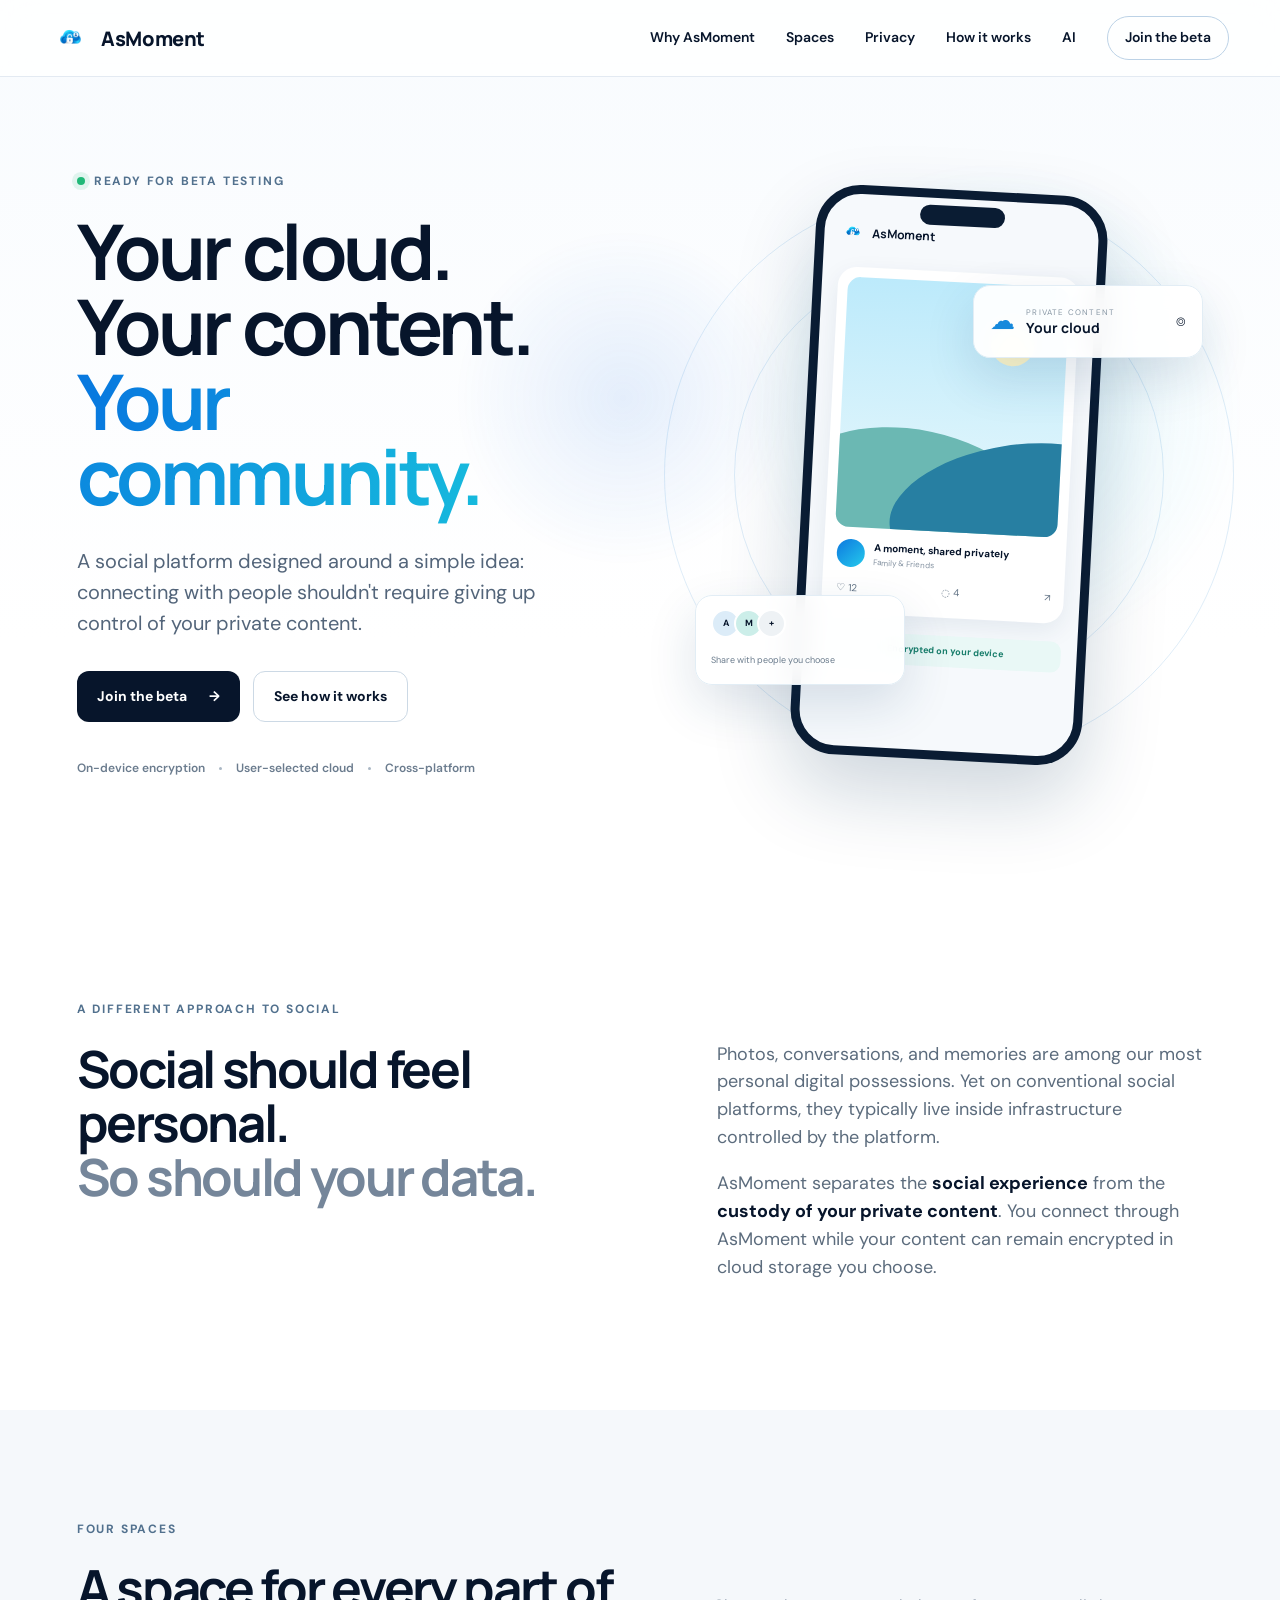
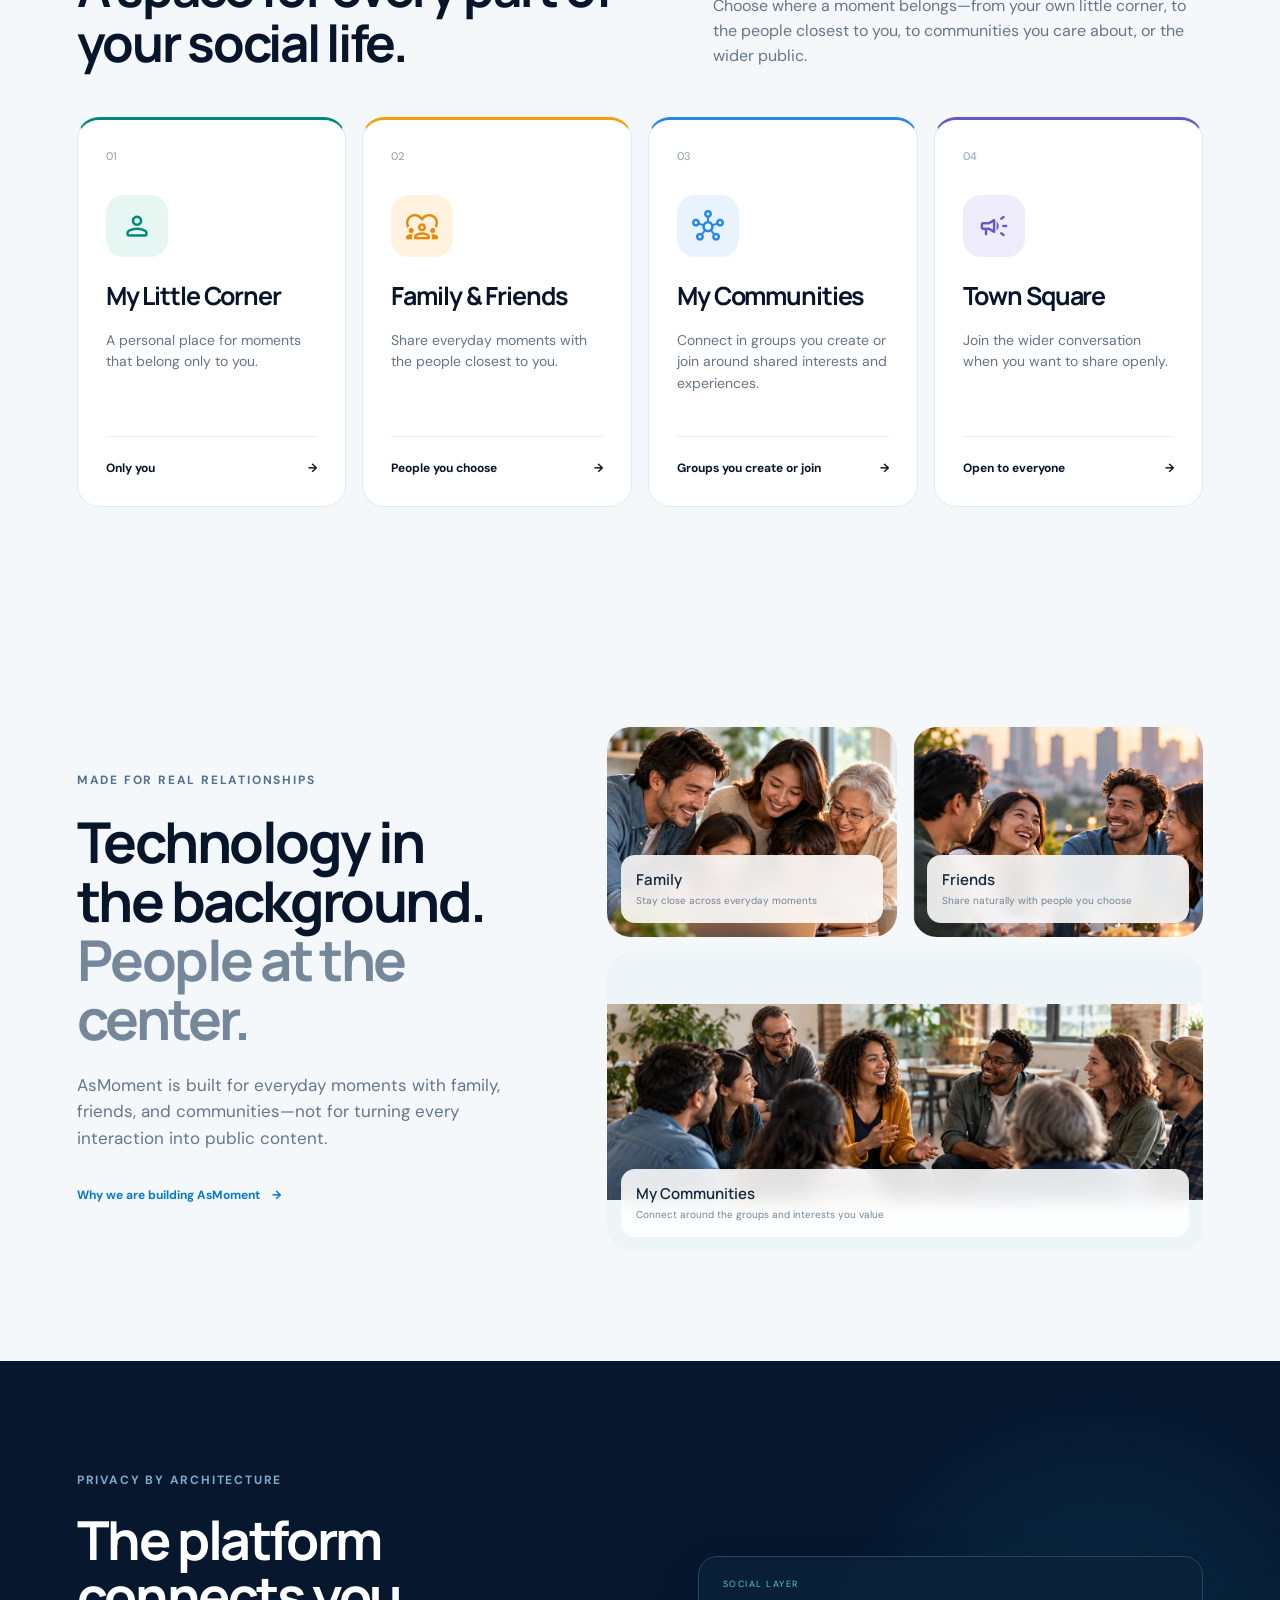
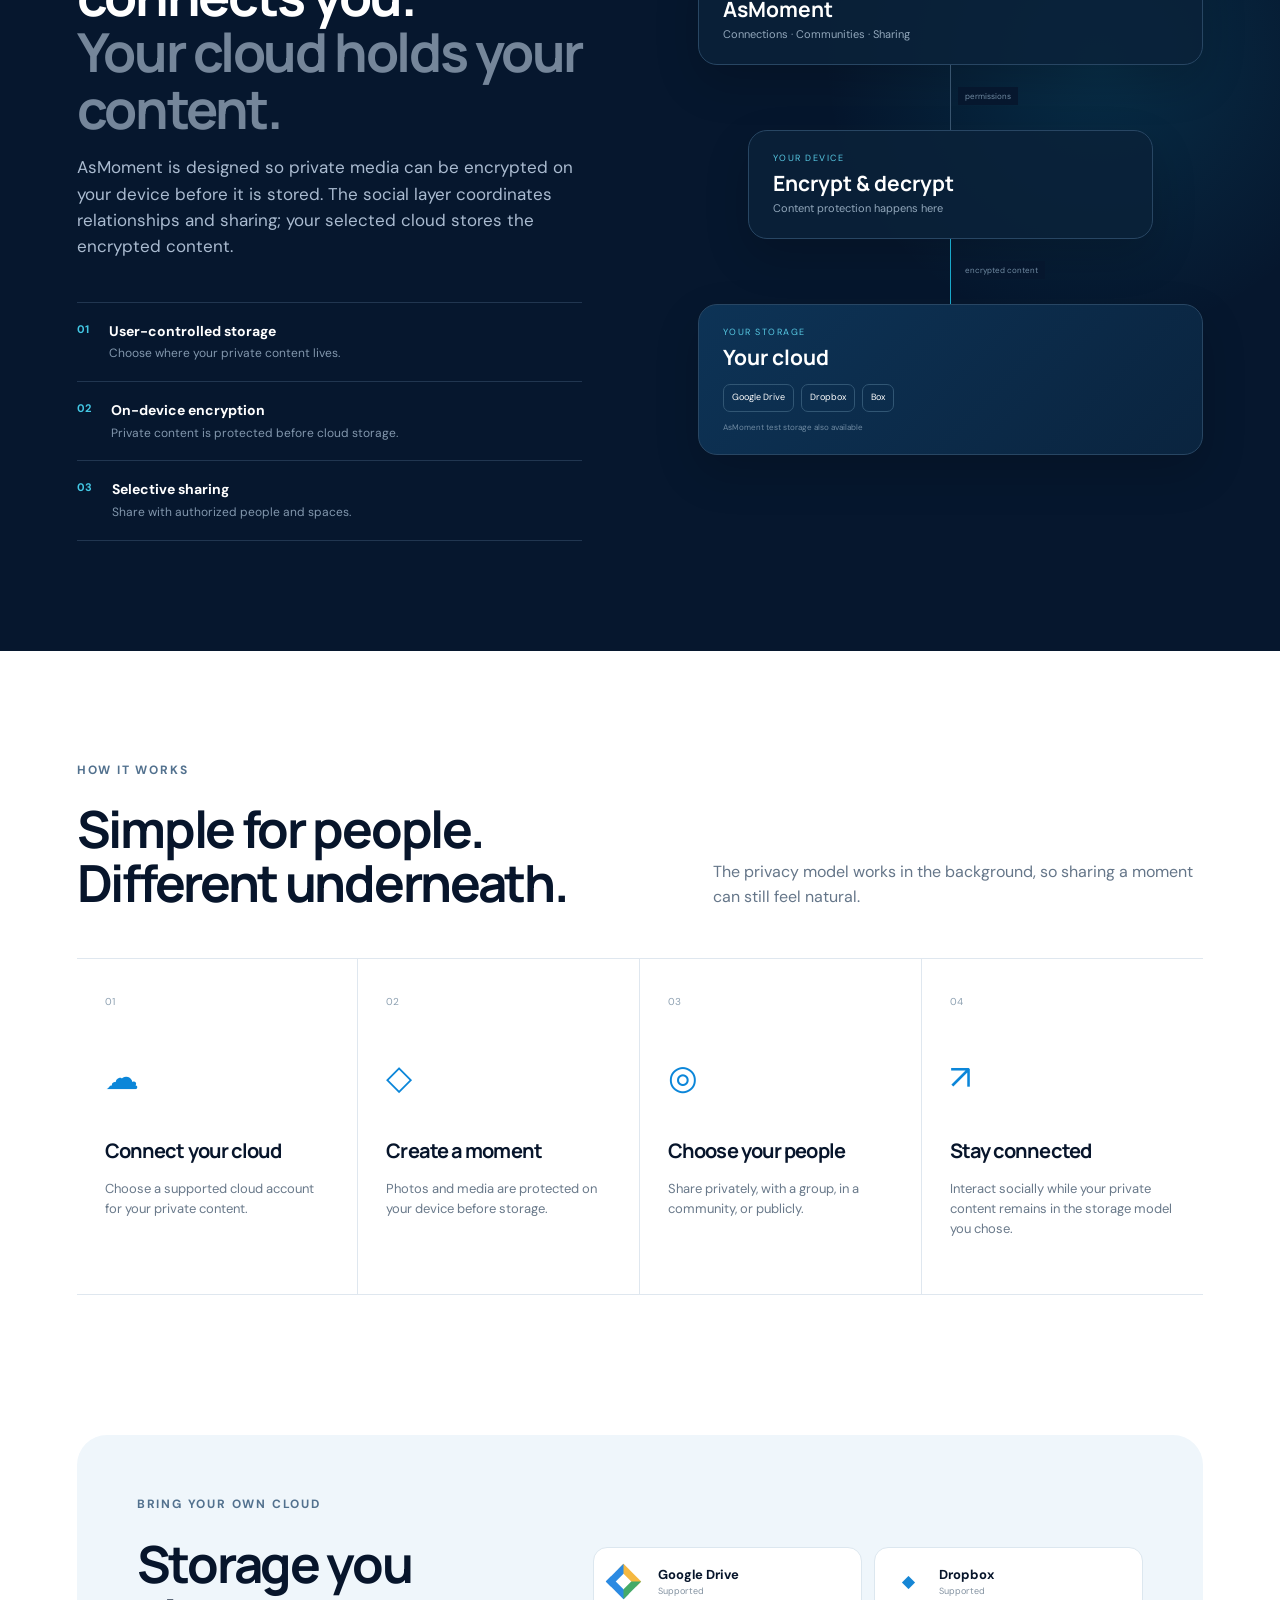
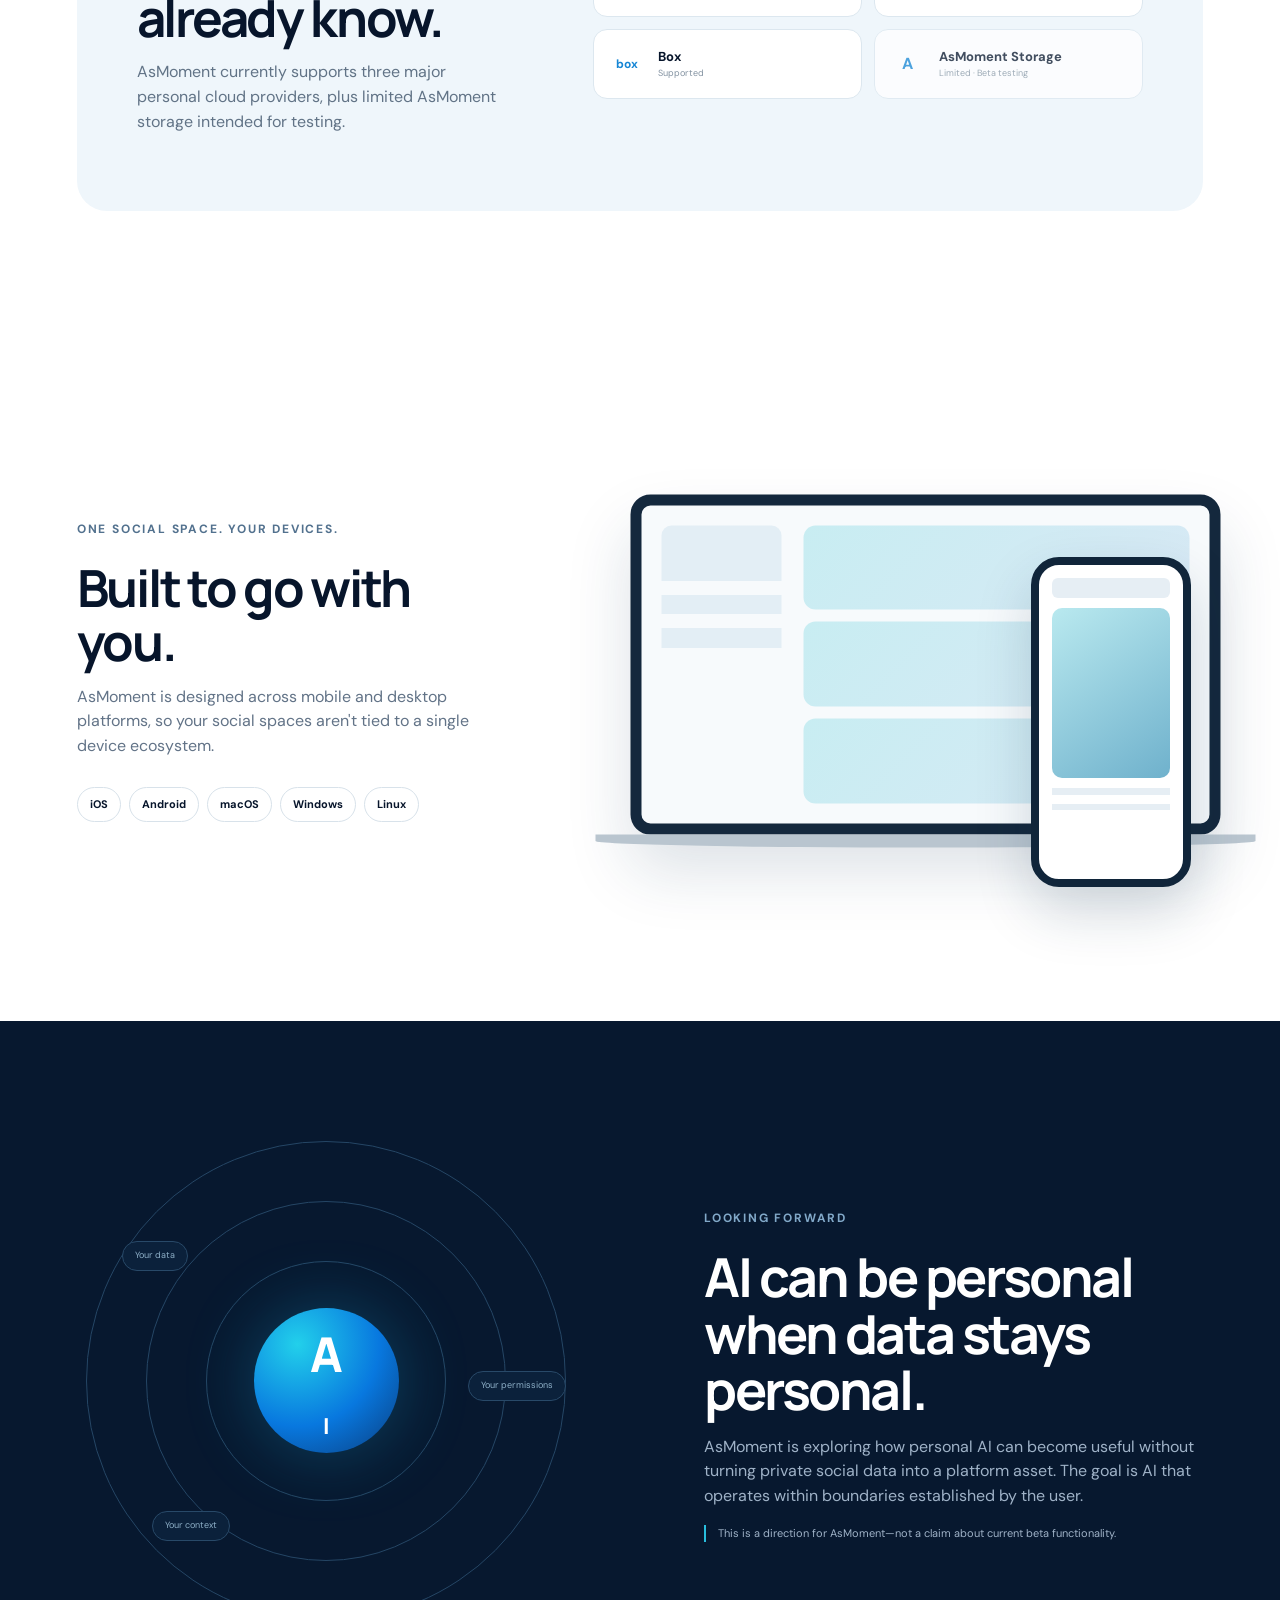
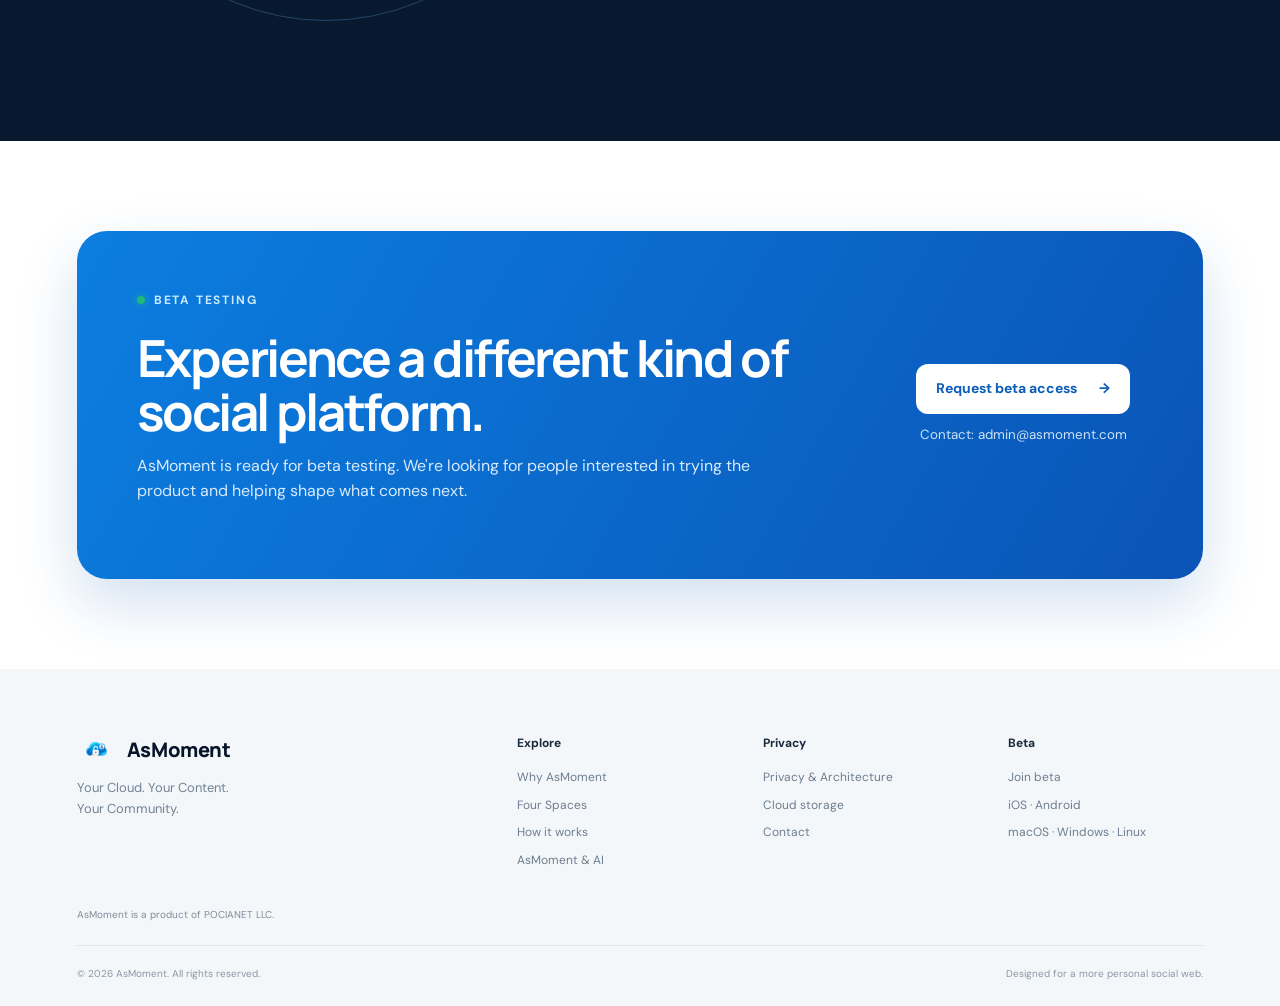
==== commit 4660dd4f: "Update the section of 'Made for real relationships'" ====
--- a/index.html
+++ b/index.html
@@ -130,14 +130,18 @@
         <p>AsMoment is built for everyday moments with family, friends, and communities—not for turning every interaction into public content.</p>
         <a class="text-link" href="why-asmoment.html">Why we are building AsMoment <span>→</span></a>
       </div>
-      <div class="human-photo-grid reveal" aria-label="Photography placeholders for final licensed imagery">
+      <div class="human-photo-grid reveal" aria-label="Family, friends, and community moments">
         <figure class="photo-slot photo-family">
-          <div class="photo-art"><span class="material-symbols-rounded">diversity_1</span></div>
-          <figcaption><b>Family & Friends</b><span>Natural, candid everyday moments</span></figcaption>
+          <img src="assets/people/family.webp" alt="A family sharing a moment together at home">
+          <figcaption><b>Family</b><span>Stay close across everyday moments</span></figcaption>
+        </figure>
+        <figure class="photo-slot photo-friends">
+          <img src="assets/people/friends.webp" alt="Friends enjoying time together">
+          <figcaption><b>Friends</b><span>Share naturally with people you choose</span></figcaption>
         </figure>
         <figure class="photo-slot photo-community">
-          <div class="photo-art"><span class="material-symbols-rounded">groups</span></div>
-          <figcaption><b>My Communities</b><span>People sharing an activity or interest</span></figcaption>
+          <img src="assets/people/community.webp" alt="A community group gathering and talking together">
+          <figcaption><b>My Communities</b><span>Connect around the groups and interests you value</span></figcaption>
         </figure>
       </div>
     </section>
--- a/css/style.css
+++ b/css/style.css
@@ -60,21 +60,18 @@
 .human-story-copy h2 span{color:#75879a}
 .human-story-copy p{font-size:17px;color:#647689;max-width:580px}
 .text-link{display:inline-flex;gap:12px;align-items:center;margin-top:18px;color:#087ac5;font-size:12px;font-weight:700}
-.human-photo-grid{display:grid;grid-template-columns:1.1fr .9fr;gap:16px;min-height:520px}
-.photo-slot{margin:0;border-radius:24px;overflow:hidden;position:relative;background:#dceaf1;min-height:420px}
-.photo-slot:nth-child(2){margin-top:70px;min-height:380px}
-.photo-art{position:absolute;inset:0;display:grid;place-items:center;background:
-  radial-gradient(circle at 30% 25%,rgba(255,255,255,.8),transparent 24%),
-  linear-gradient(145deg,#d8eff1,#dce8f5 52%,#d8d6ee)}
-.photo-family .photo-art{background:
-  radial-gradient(circle at 25% 20%,rgba(255,255,255,.82),transparent 22%),
-  linear-gradient(145deg,#f6e6cf,#dbecef 52%,#cadde5)}
-.photo-community .photo-art{background:
-  radial-gradient(circle at 75% 20%,rgba(255,255,255,.75),transparent 24%),
-  linear-gradient(145deg,#dcecf8,#dfe8f5 48%,#e4dcf4)}
-.photo-art .material-symbols-rounded{font-size:90px;color:rgba(28,67,91,.22)}
-.photo-slot figcaption{position:absolute;left:18px;right:18px;bottom:18px;padding:17px 18px;border-radius:15px;
-  background:rgba(255,255,255,.9);backdrop-filter:blur(10px);display:flex;flex-direction:column}
+.human-photo-grid{
+  display:grid;grid-template-columns:1fr 1fr;grid-template-rows:240px 240px;
+  gap:16px;min-height:496px;
+}
+.photo-slot{margin:0;border-radius:24px;overflow:hidden;position:relative;background:#dceaf1;min-height:0}
+.photo-slot:nth-child(2){margin-top:0;min-height:0}
+.photo-slot img{width:100%;height:100%;display:block;object-fit:cover}
+.photo-family{grid-column:1;grid-row:1}
+.photo-friends{grid-column:1;grid-row:2}
+.photo-community{grid-column:2;grid-row:1 / span 2}
+.photo-slot figcaption{position:absolute;left:14px;right:14px;bottom:14px;padding:14px 15px;border-radius:14px;
+  background:rgba(255,255,255,.88);backdrop-filter:blur(10px);display:flex;flex-direction:column}
 .photo-slot figcaption b{font:600 15px Manrope;color:#162b3d}
 .photo-slot figcaption span{font-size:10px;color:#718394;margin-top:3px}
 .company-line{max-width:1500px;margin:38px auto -28px;font-size:10px;color:#7d8d9b}
@@ -82,9 +79,130 @@
 @media(max-width:1000px){
   .human-story{grid-template-columns:1fr}
   .human-story-copy{margin:0}
-  .human-photo-grid{min-height:440px}
+  .human-photo-grid{grid-template-columns:1fr 1fr;grid-template-rows:220px 220px;min-height:456px}
 }
 @media(max-width:650px){
-  .human-photo-grid{grid-template-columns:1fr;min-height:auto}
+  .human-photo-grid{grid-template-columns:1fr;grid-template-rows:none;min-height:auto}
+  .photo-family,.photo-friends,.photo-community{grid-column:1;grid-row:auto;min-height:260px}
   .photo-slot,.photo-slot:nth-child(2){min-height:300px;margin:0}
 }
+
+
+/* v2.3: mobile illustration and relationship-photo refinements */
+@media (max-width:520px){
+  html,body{overflow-x:hidden}
+  .container{width:min(100% - 32px,1180px)}
+
+  /* Hero: keep the complete phone composition inside the viewport. */
+  .hero-visual{
+    height:455px;
+    width:100%;
+    max-width:390px;
+    margin:0 auto;
+    transform:none;
+    overflow:hidden;
+  }
+  .phone-shell{
+    width:230px;
+    height:450px;
+    border-width:7px;
+    border-radius:36px;
+    padding:23px 13px;
+    top:50%;
+  }
+  .phone-top{width:68px;height:16px}
+  .cloud-card{right:0;top:105px;transform:scale(.82);transform-origin:right center}
+  .social-card{left:0;bottom:45px;transform:scale(.82);transform-origin:left center}
+  .hero-trust{font-size:11px;line-height:1.5;gap:7px;flex-wrap:wrap}
+
+  /* Cross-platform art: center and scale instead of using negative margins/cropping. */
+  .device-art{
+    width:100%;
+    height:300px;
+    transform:scale(.58);
+    transform-origin:top center;
+    margin:0 auto -115px;
+    left:auto;
+  }
+  .devices{overflow:hidden;padding-bottom:44px}
+  .device{margin:0}
+
+  /* AI: shrink the orbit system as a single composition. */
+  .ai-visual{
+    width:100%;
+    height:350px;
+    transform:none;
+    margin:0 auto;
+    overflow:hidden;
+  }
+  .orbit-a{width:330px;height:330px}
+  .orbit-b{width:250px;height:250px}
+  .ai-core{
+    width:112px;height:112px;
+    font-size:0;
+    white-space:nowrap;
+  }
+  .ai-core::after{
+    content:"AI";
+    font:800 38px Manrope;
+    color:#fff;
+    white-space:nowrap;
+  }
+  .ai-core span{display:none}
+  .ai-tag{font-size:8px;padding:6px 9px;white-space:nowrap}
+  .tag-data{left:8px}
+  .tag-permission{right:8px}
+  .tag-context{left:28px}
+
+  /* v2.2 relationship photos: stack cleanly on narrow screens. */
+  .human-photo-grid{
+    grid-template-columns:1fr;
+    grid-template-rows:none;
+    min-height:auto;
+    gap:14px;
+  }
+  .photo-family,.photo-friends,.photo-community{
+    grid-column:1;
+    grid-row:auto;
+    min-height:235px;
+  }
+  .photo-slot figcaption{left:10px;right:10px;bottom:10px}
+}
+
+@media (max-width:390px){
+  .hero-visual{height:420px}
+  .phone-shell{width:210px;height:410px}
+  .cloud-card,.social-card{transform:scale(.72)}
+  .device-art{transform:scale(.52);margin-bottom:-135px}
+  .ai-visual{height:320px}
+  .orbit-a{width:300px;height:300px}
+  .orbit-b{width:225px;height:225px}
+  .ai-core{width:100px;height:100px}
+  .ai-core::after{font-size:34px}
+}
+
+/* v2.4: Family + Friends top row; full Community scene below */
+@media (min-width:521px){
+  .human-photo-grid{
+    display:grid;
+    grid-template-columns:1fr 1fr;
+    grid-template-rows:210px auto;
+    gap:16px;
+    min-height:0;
+  }
+  .photo-family{grid-column:1;grid-row:1}
+  .photo-friends{grid-column:2;grid-row:1}
+  .photo-community{
+    grid-column:1 / span 2;
+    grid-row:2;
+    min-height:0;
+    aspect-ratio:2 / 1;
+  }
+  .photo-community img{
+    width:100%;
+    height:100%;
+    object-fit:contain;
+    object-position:center;
+    background:#eef5f8;
+  }
+}
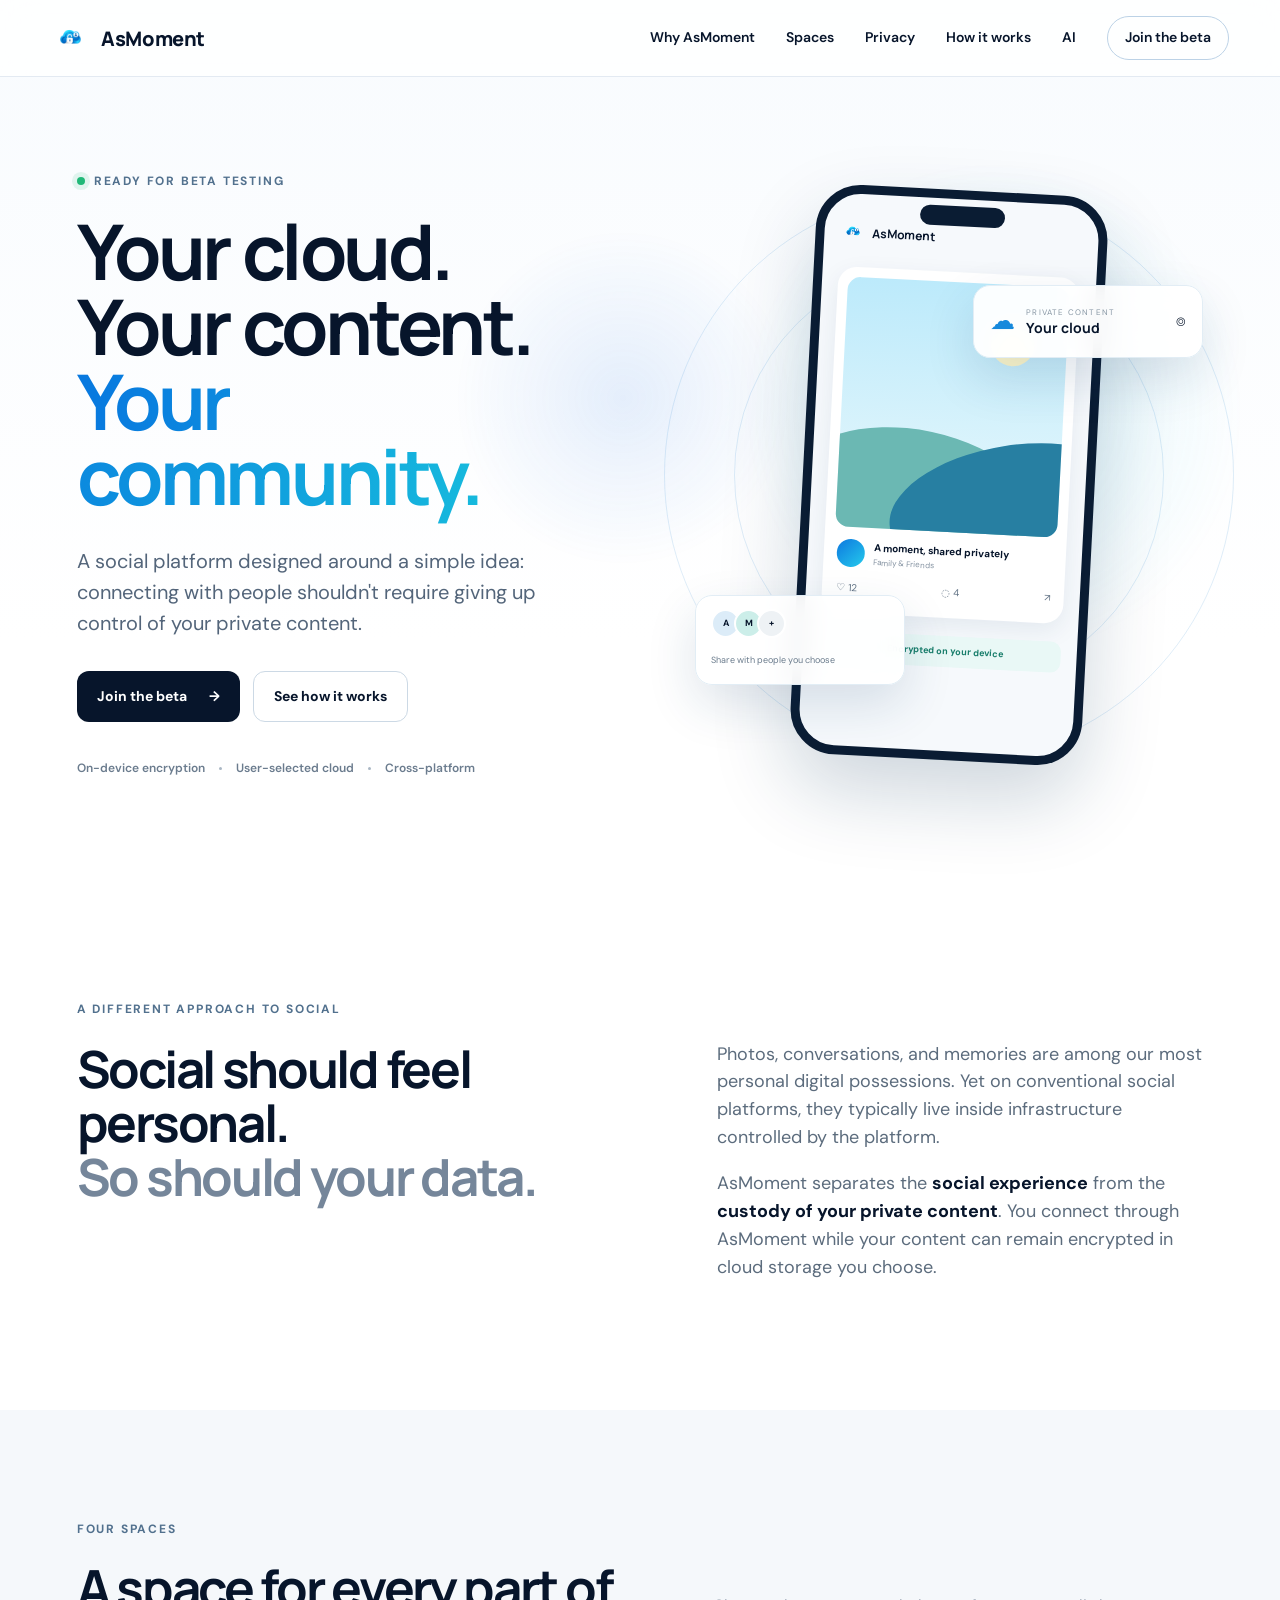
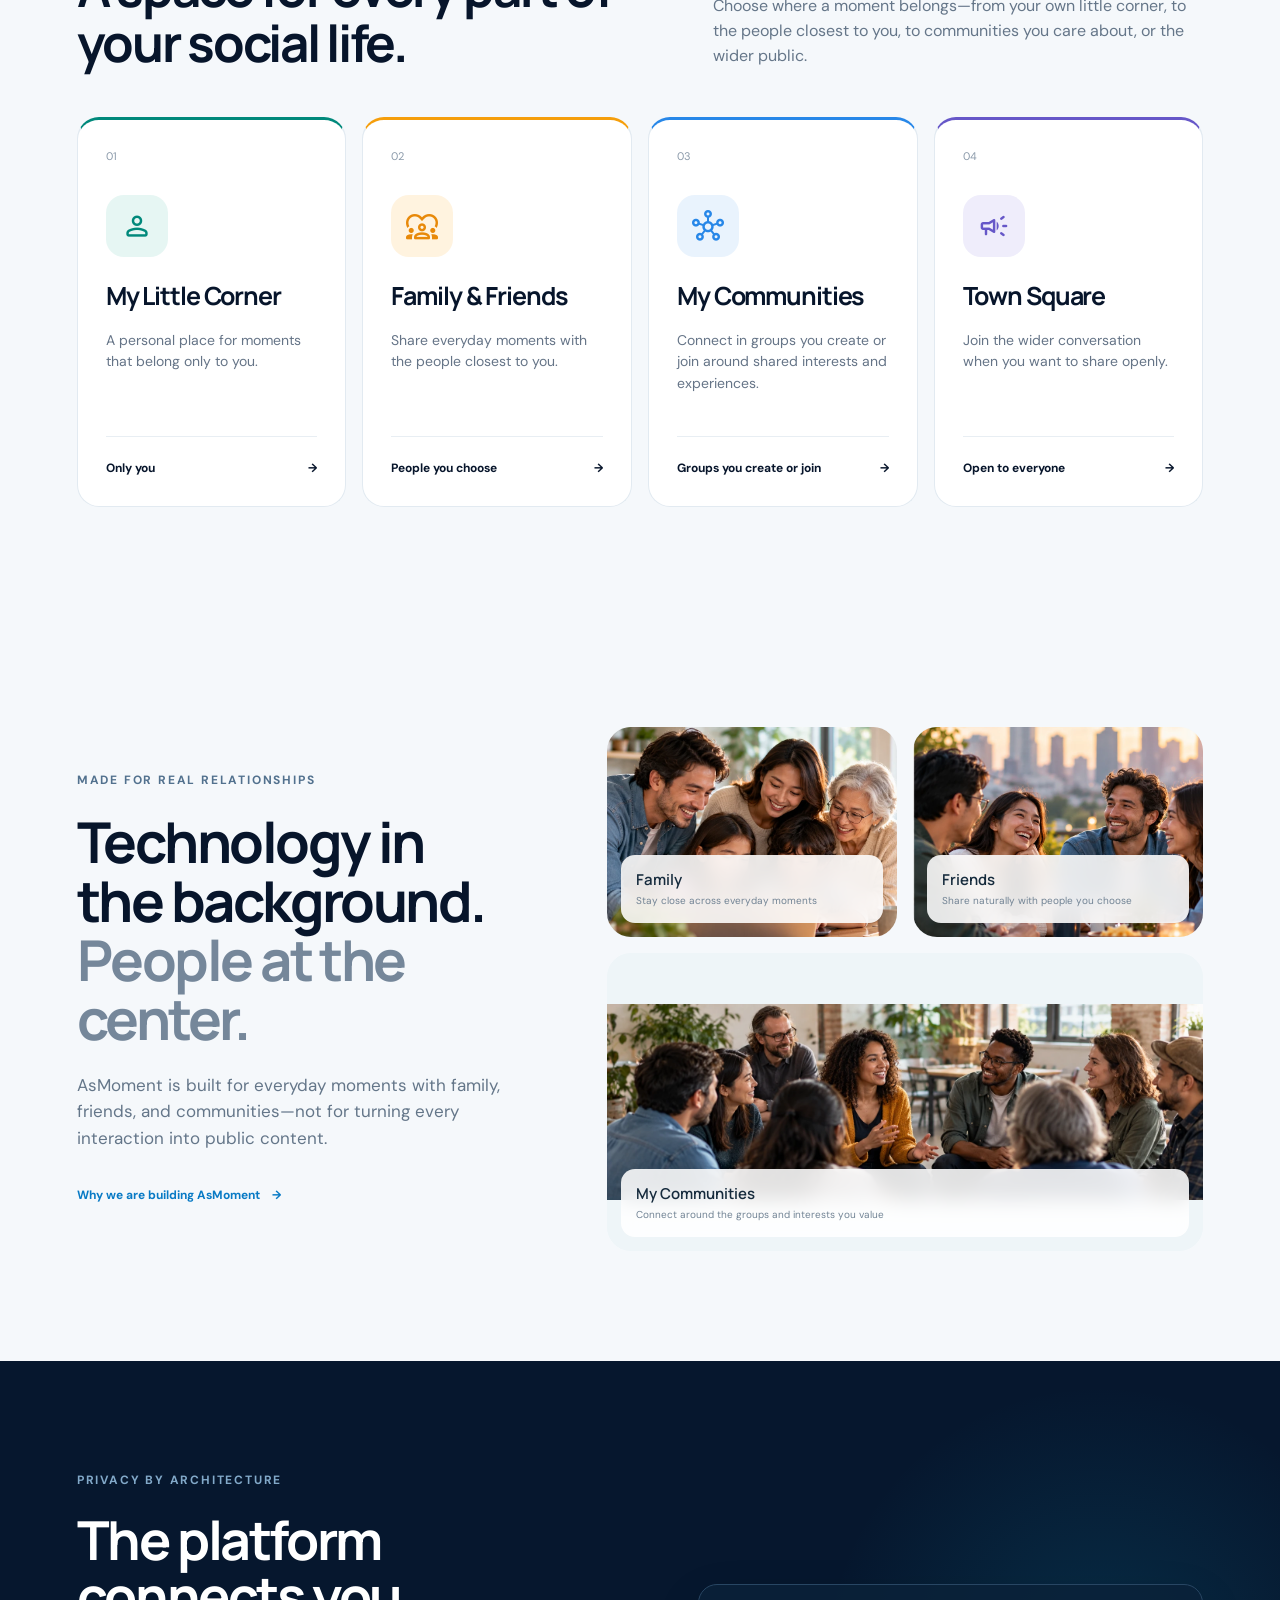
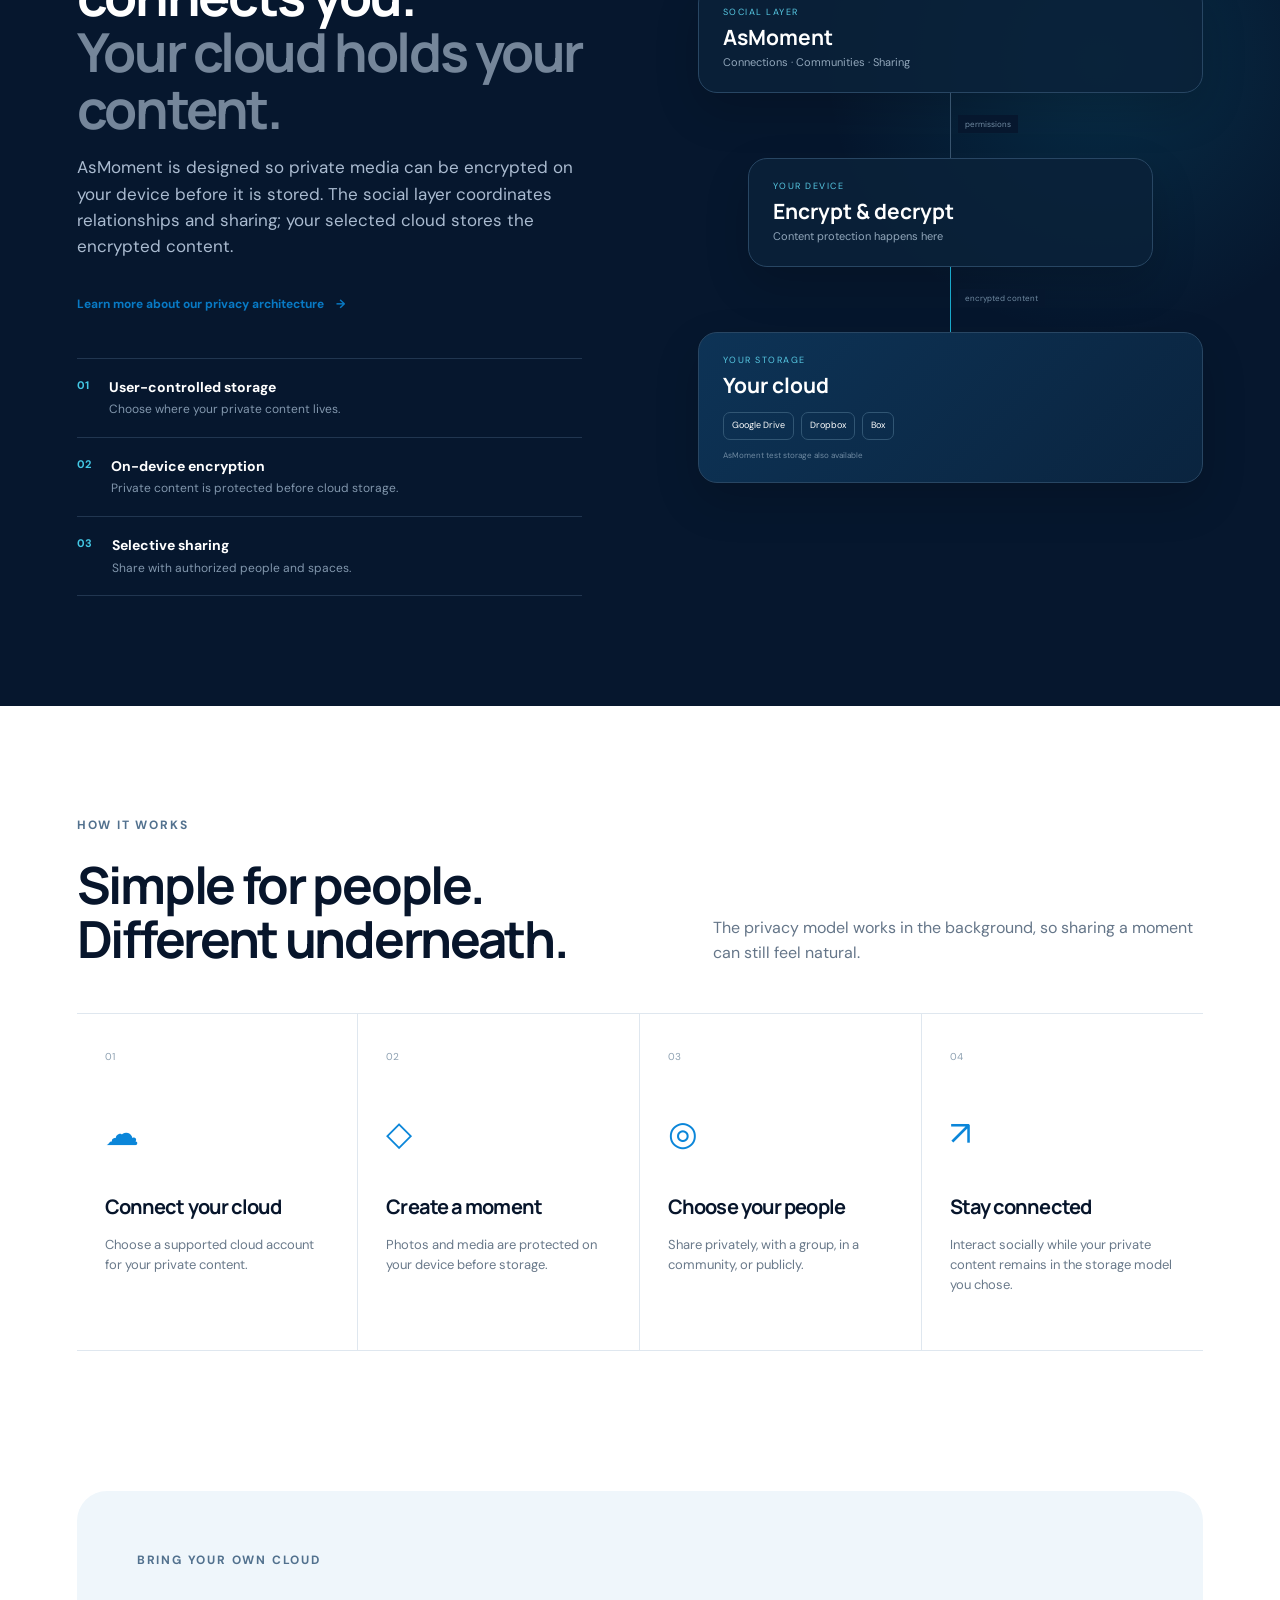
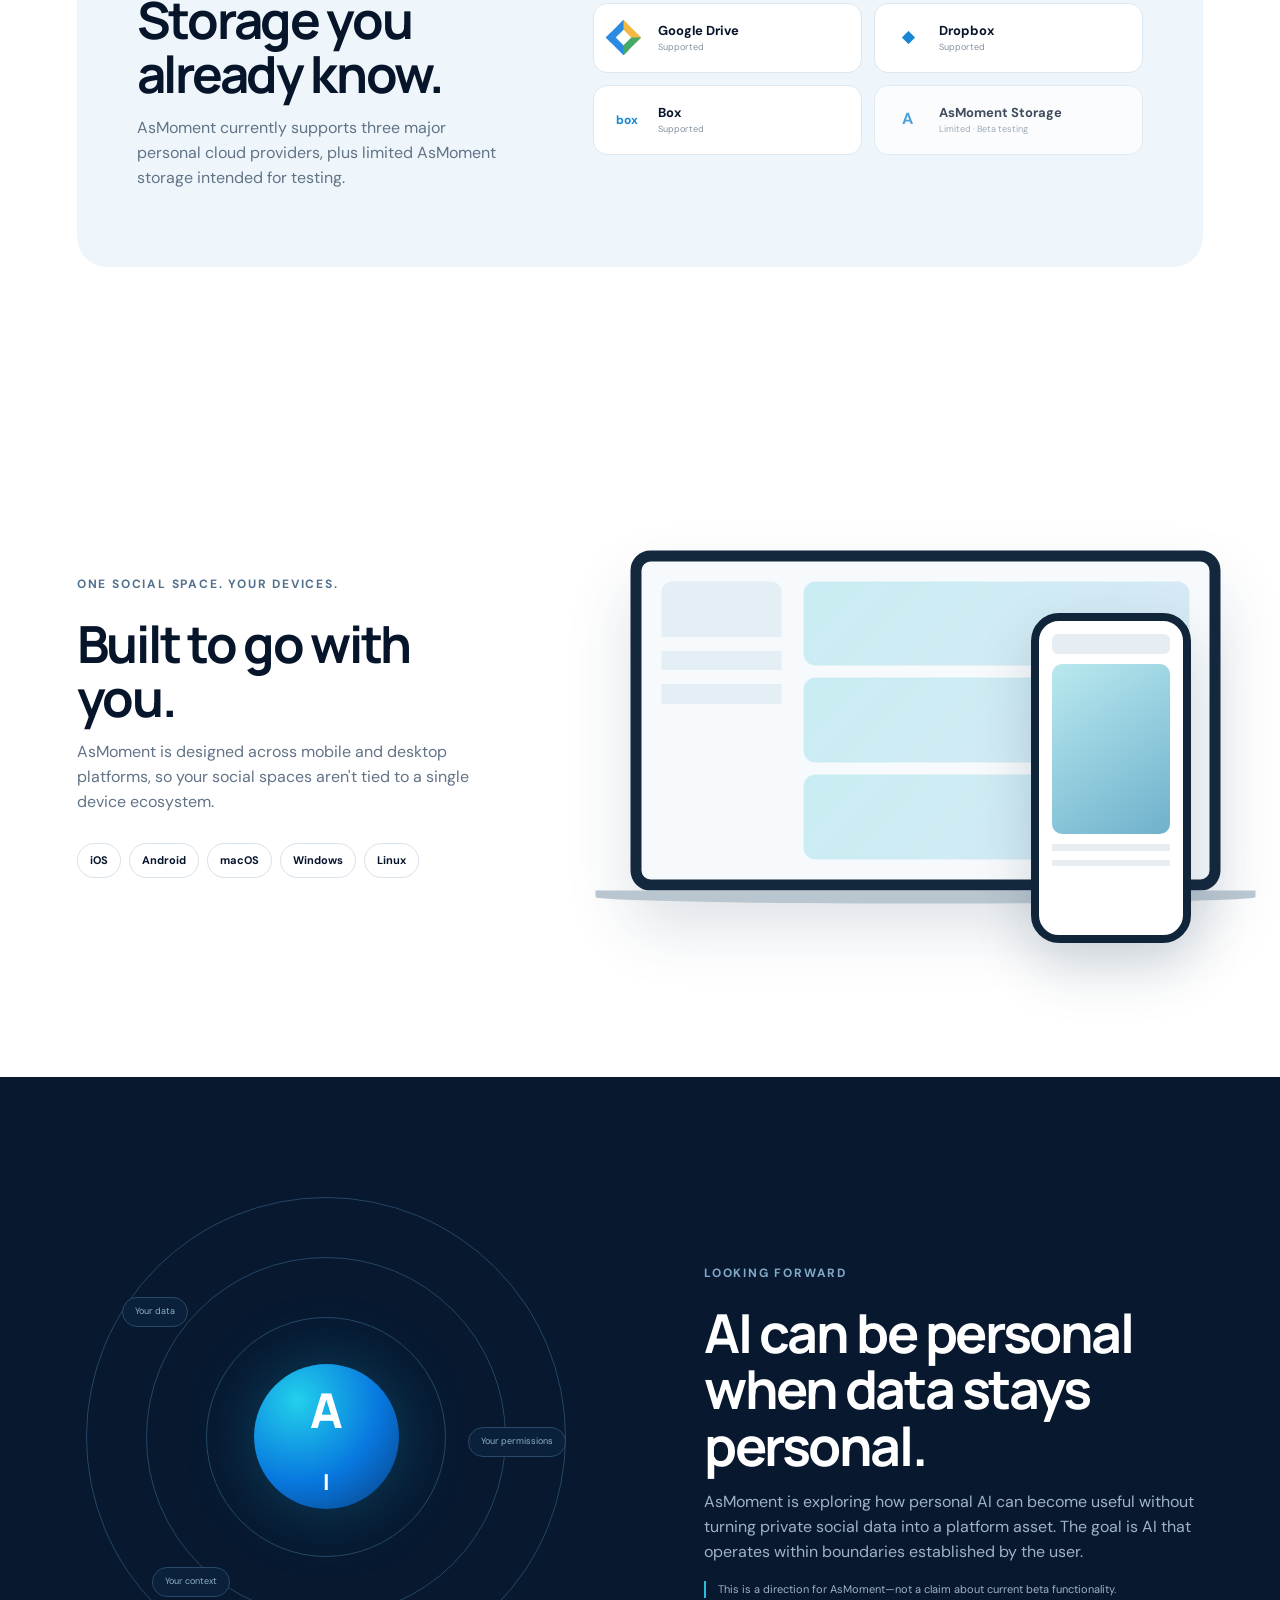
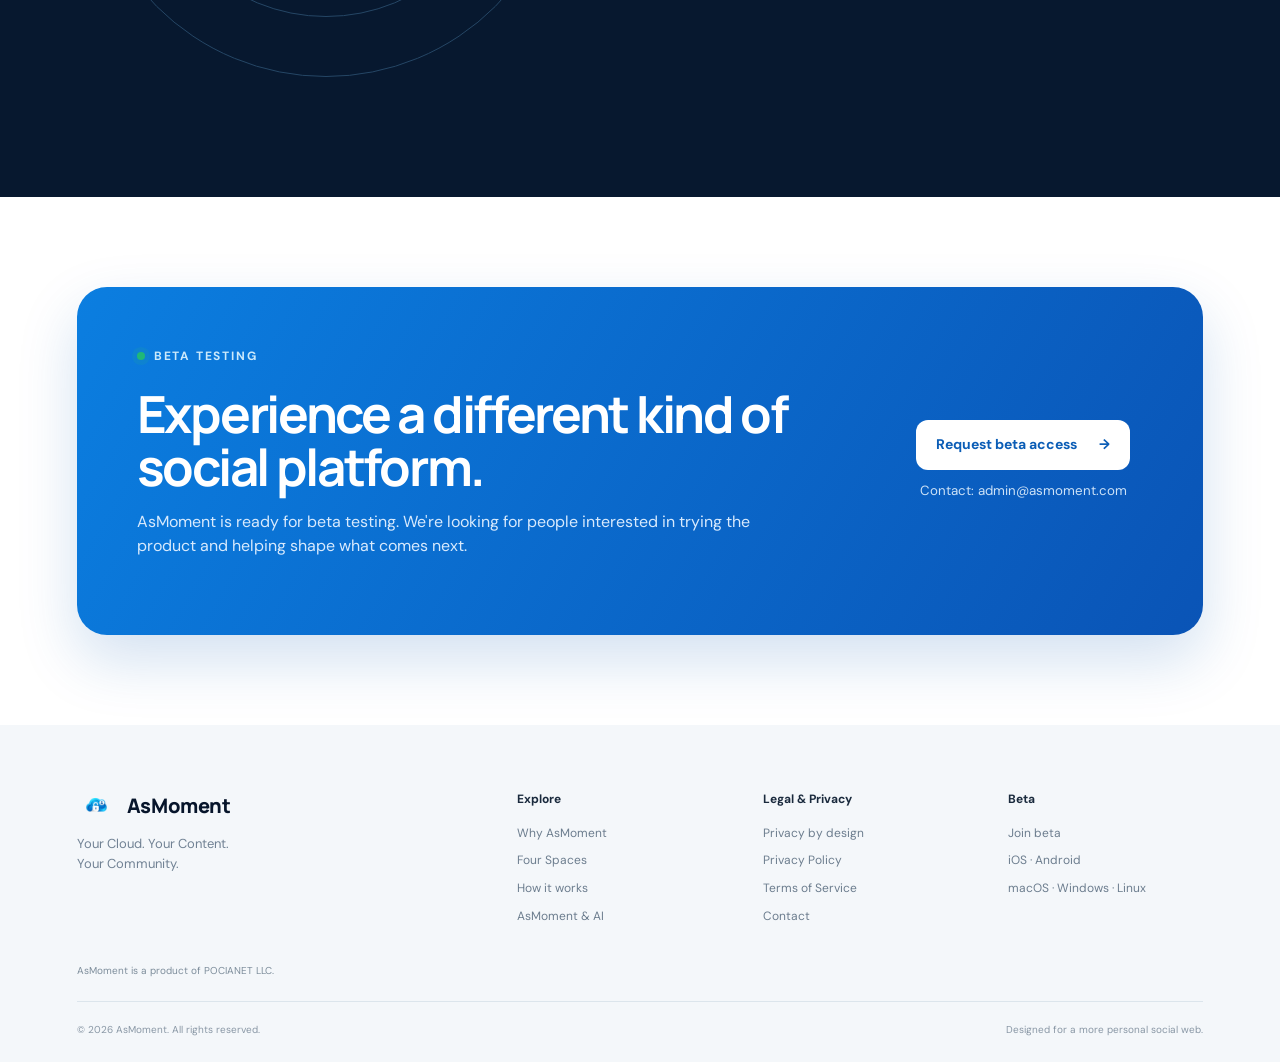
==== commit f9a6b3f4: "add privacy and use terms documents which can be accessed from footer" ====
--- a/index.html
+++ b/index.html
@@ -151,6 +151,7 @@
         <div class="section-label light">Privacy by architecture</div>
         <h2>The platform connects you.<br><span>Your cloud holds your content.</span></h2>
         <p>AsMoment is designed so private media can be encrypted on your device before it is stored. The social layer coordinates relationships and sharing; your selected cloud stores the encrypted content.</p>
+        <a class="text-link" href="privacy.html">Learn more about our privacy architecture <span>→</span></a>
         <div class="principles">
           <div><b>01</b><span><strong>User-controlled storage</strong><small>Choose where your private content lives.</small></span></div>
           <div><b>02</b><span><strong>On-device encryption</strong><small>Private content is protected before cloud storage.</small></span></div>
@@ -247,7 +248,7 @@
         <p>Your Cloud. Your Content.<br>Your Community.</p>
       </div>
       <div class="footer-col"><strong>Explore</strong><a href="why-asmoment.html">Why AsMoment</a><a href="#spaces">Four Spaces</a><a href="#how">How it works</a><a href="ai.html">AsMoment & AI</a></div>
-      <div class="footer-col"><strong>Privacy</strong><a href="privacy.html">Privacy & Architecture</a><a href="privacy.html#storage">Cloud storage</a><a href="mailto:admin@asmoment.com">Contact</a></div>
+      <div class="footer-col"><strong>Legal & Privacy</strong><a href="#privacy">Privacy by design</a><a href="Footer/privacy.html">Privacy Policy</a><a href="Footer/terms.html">Terms of Service</a><a href="mailto:admin@asmoment.com">Contact</a></div>
       <div class="footer-col"><strong>Beta</strong><a href="beta.html">Join beta</a><span>iOS · Android</span><span>macOS · Windows · Linux</span></div>
     </div>
     <p class="company-line">AsMoment is a product of POCIANET LLC.</p>
--- a/css/style.css
+++ b/css/style.css
@@ -206,3 +206,109 @@
     background:#eef5f8;
   }
 }
+
+
+/* v2.5 legal pages */
+.footer-legal{display:flex;gap:18px;flex-wrap:wrap;margin-top:14px}
+.footer-legal a,.legal-footer a{color:inherit;text-decoration:none;opacity:.76}
+.footer-legal a:hover,.legal-footer a:hover{opacity:1;text-decoration:underline}
+.legal-header{min-height:72px;padding:12px clamp(20px,5vw,72px);display:flex;align-items:center;justify-content:space-between;border-bottom:1px solid #e7eef3;background:#fff;position:sticky;top:0;z-index:10}
+.legal-brand{display:flex;align-items:center;gap:10px;text-decoration:none;color:#12283a;font:700 20px Manrope,sans-serif}
+.legal-brand img{width:38px;height:38px;object-fit:contain}
+.legal-home{font-size:13px;color:#247fc4;text-decoration:none}
+.legal-page{background:#f8fbfd;padding:64px 20px 90px}
+.legal-wrap{max-width:860px;margin:0 auto;background:#fff;border:1px solid #e6edf2;border-radius:24px;padding:clamp(28px,5vw,64px);box-shadow:0 18px 55px rgba(18,40,58,.06)}
+.legal-kicker{text-transform:uppercase;letter-spacing:.14em;font:700 11px Manrope,sans-serif;color:#2787e8;margin:0 0 10px}
+.legal-wrap h1{font:700 clamp(38px,6vw,58px)/1.05 Manrope,sans-serif;color:#14293a;margin:0 0 12px}
+.legal-updated{color:#718394;margin-bottom:38px}
+.legal-wrap h2{font:700 24px/1.25 Manrope,sans-serif;color:#172e41;margin:38px 0 12px}
+.legal-wrap h3{font:700 17px/1.3 Manrope,sans-serif;color:#29465b;margin:24px 0 8px}
+.legal-wrap p{font-size:15px;line-height:1.75;color:#526779;margin:0 0 16px}
+.legal-note{border-left:4px solid #2787e8;background:#eff8ff;border-radius:8px;padding:18px 20px;color:#36586f;font-size:14px;line-height:1.65;margin:28px 0}
+.legal-disclaimer{margin-top:46px!important;padding-top:24px;border-top:1px solid #e6edf2;font-size:12px!important;color:#7a8c99!important}
+.legal-footer{padding:28px clamp(20px,5vw,72px);display:flex;gap:10px 28px;flex-wrap:wrap;align-items:center;justify-content:center;font-size:12px;color:#6f8291;border-top:1px solid #e7eef3}
+.legal-footer nav{display:flex;gap:16px}
+@media(max-width:520px){
+  .legal-header{min-height:62px}
+  .legal-brand span{font-size:17px}
+  .legal-page{padding:28px 12px 55px}
+  .legal-wrap{border-radius:18px;padding:26px 20px}
+  .legal-wrap h2{font-size:21px}
+}
+
+
+/* Legal-page polish */
+.legal-header{
+  max-width:1180px;
+  margin:0 auto;
+  min-height:78px;
+  padding:14px 28px;
+  background:#fff;
+}
+.legal-brand img{
+  width:44px;
+  height:44px;
+  display:block;
+  object-fit:contain;
+}
+.legal-home{
+  display:inline-flex;
+  align-items:center;
+  min-height:36px;
+  padding:0 14px;
+  border:1px solid #dce8ef;
+  border-radius:999px;
+  background:#f8fbfd;
+  font-weight:600;
+}
+.legal-page{
+  padding:56px 24px 80px;
+  background:
+    radial-gradient(circle at 15% 0%,rgba(39,135,232,.08),transparent 30%),
+    #f6f9fb;
+}
+.legal-wrap{
+  max-width:780px;
+  padding:56px 64px 62px;
+  border-radius:22px;
+}
+.legal-wrap h1{
+  max-width:680px;
+  letter-spacing:-.035em;
+}
+.legal-updated{
+  padding-bottom:24px;
+  border-bottom:1px solid #e8eef2;
+  margin-bottom:34px;
+}
+.legal-wrap h2{
+  margin-top:42px;
+  padding-top:4px;
+}
+.legal-wrap h3{
+  margin-top:26px;
+}
+.legal-wrap p{
+  max-width:72ch;
+  font-size:15px;
+  line-height:1.78;
+}
+.legal-note{
+  margin:30px 0 36px;
+}
+.legal-footer{
+  background:#fff;
+  line-height:1.6;
+}
+
+@media(max-width:720px){
+  .legal-header{padding:12px 18px}
+  .legal-page{padding:28px 12px 50px}
+  .legal-wrap{padding:34px 24px 42px}
+}
+@media(max-width:480px){
+  .legal-brand img{width:38px;height:38px}
+  .legal-home{font-size:12px;padding:0 10px}
+  .legal-wrap h1{font-size:38px}
+  .legal-wrap p{font-size:14px}
+}
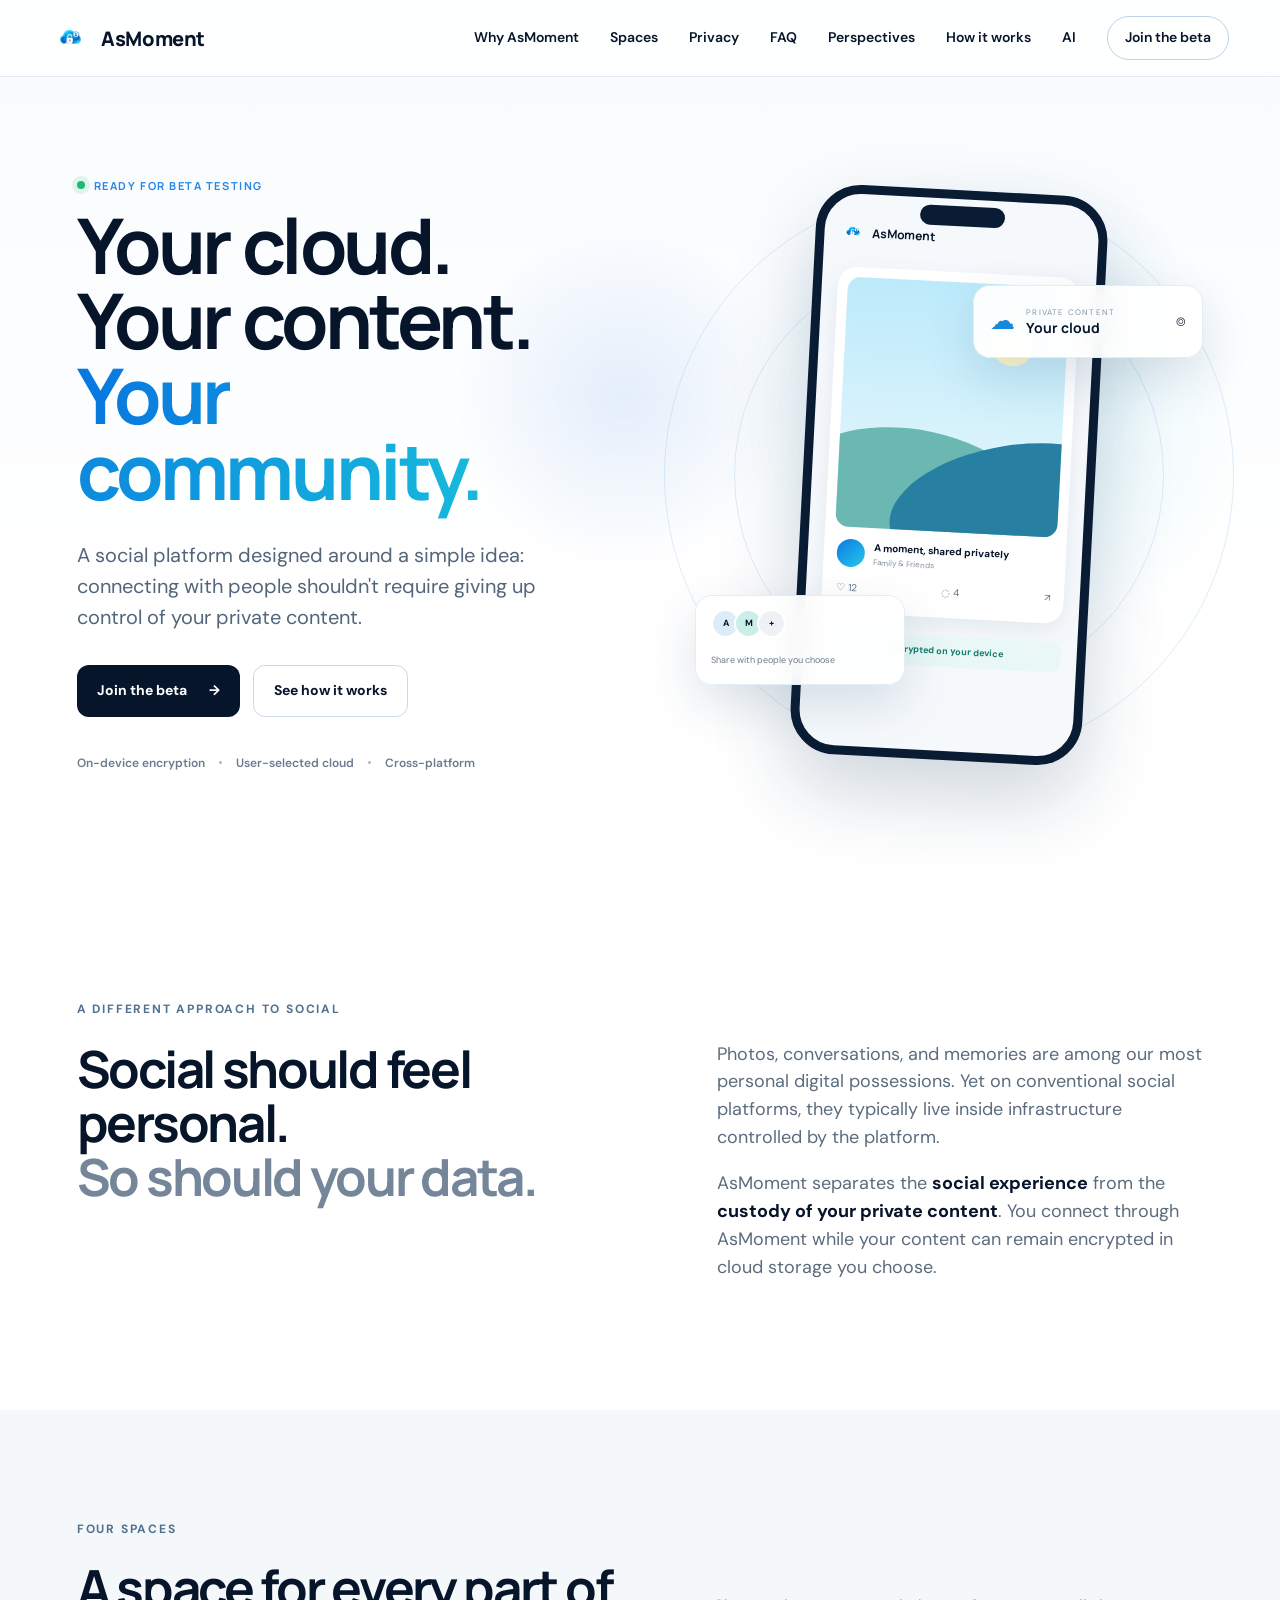
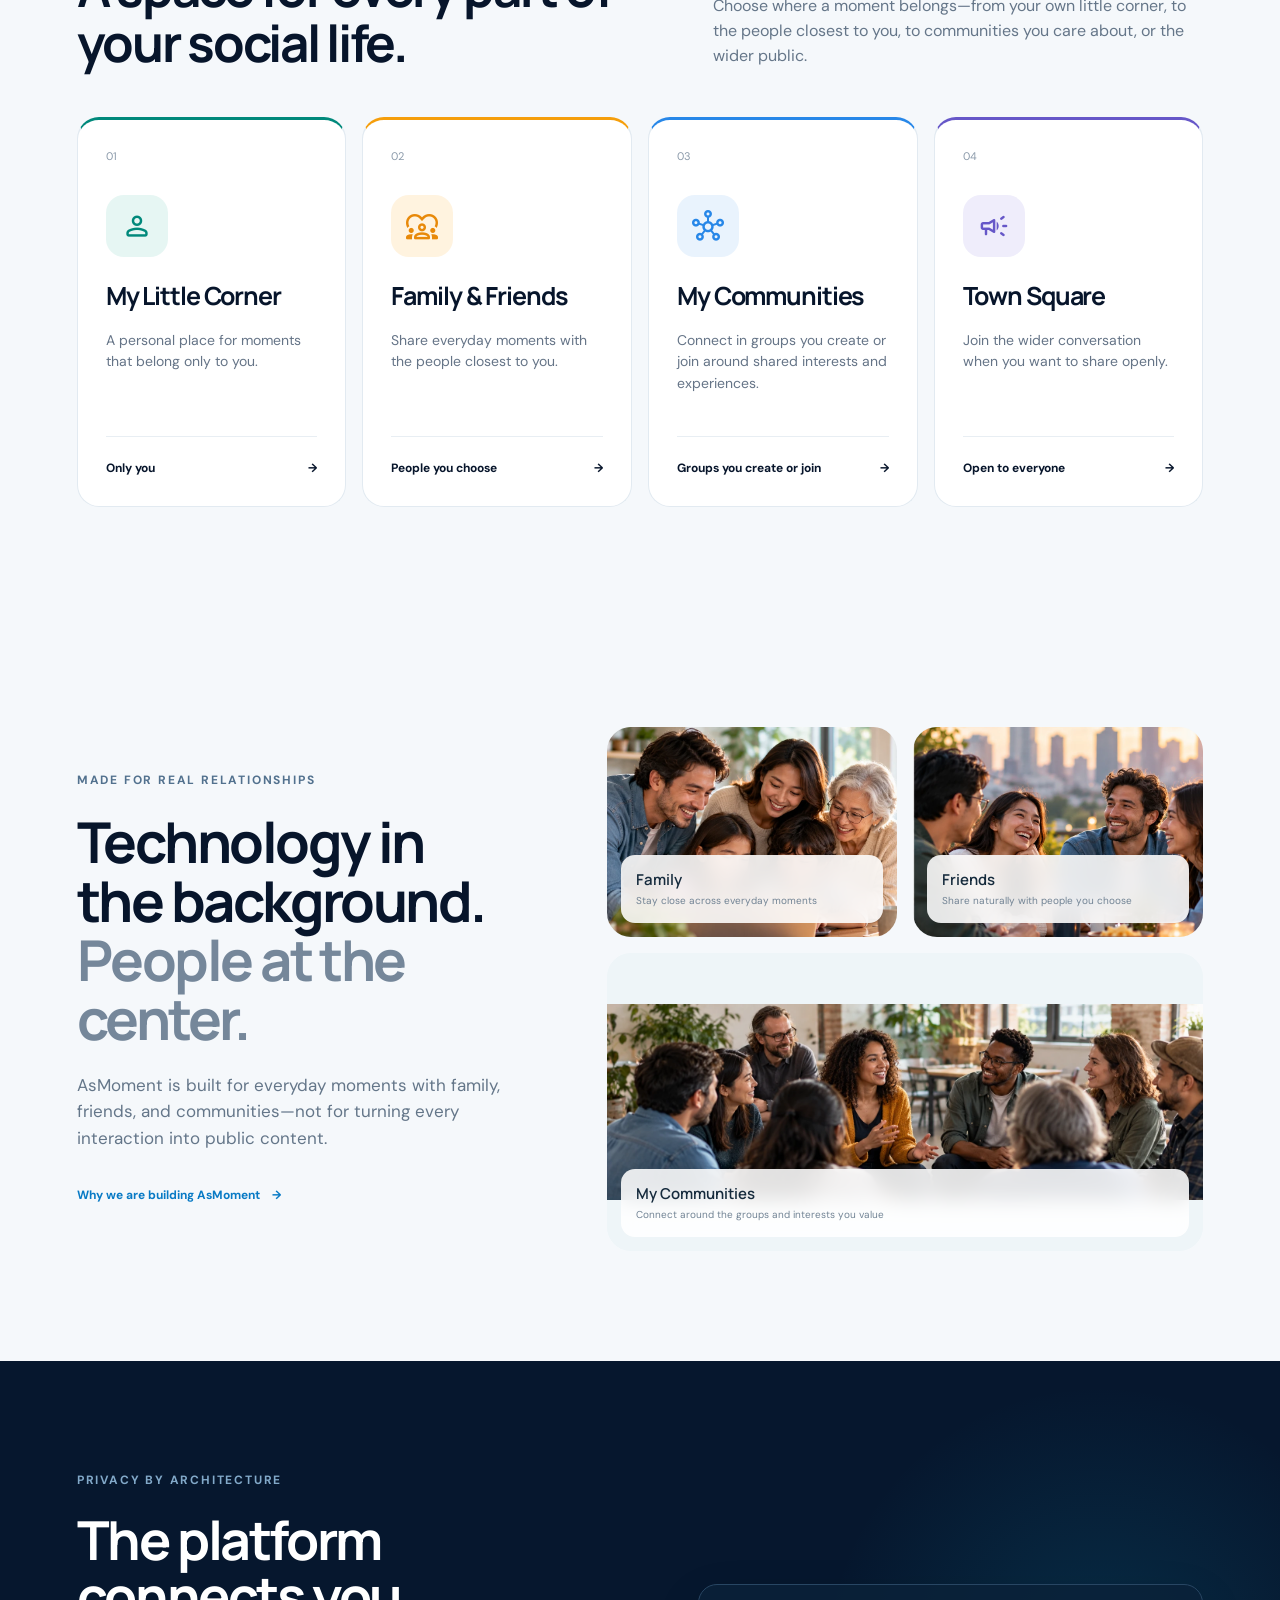
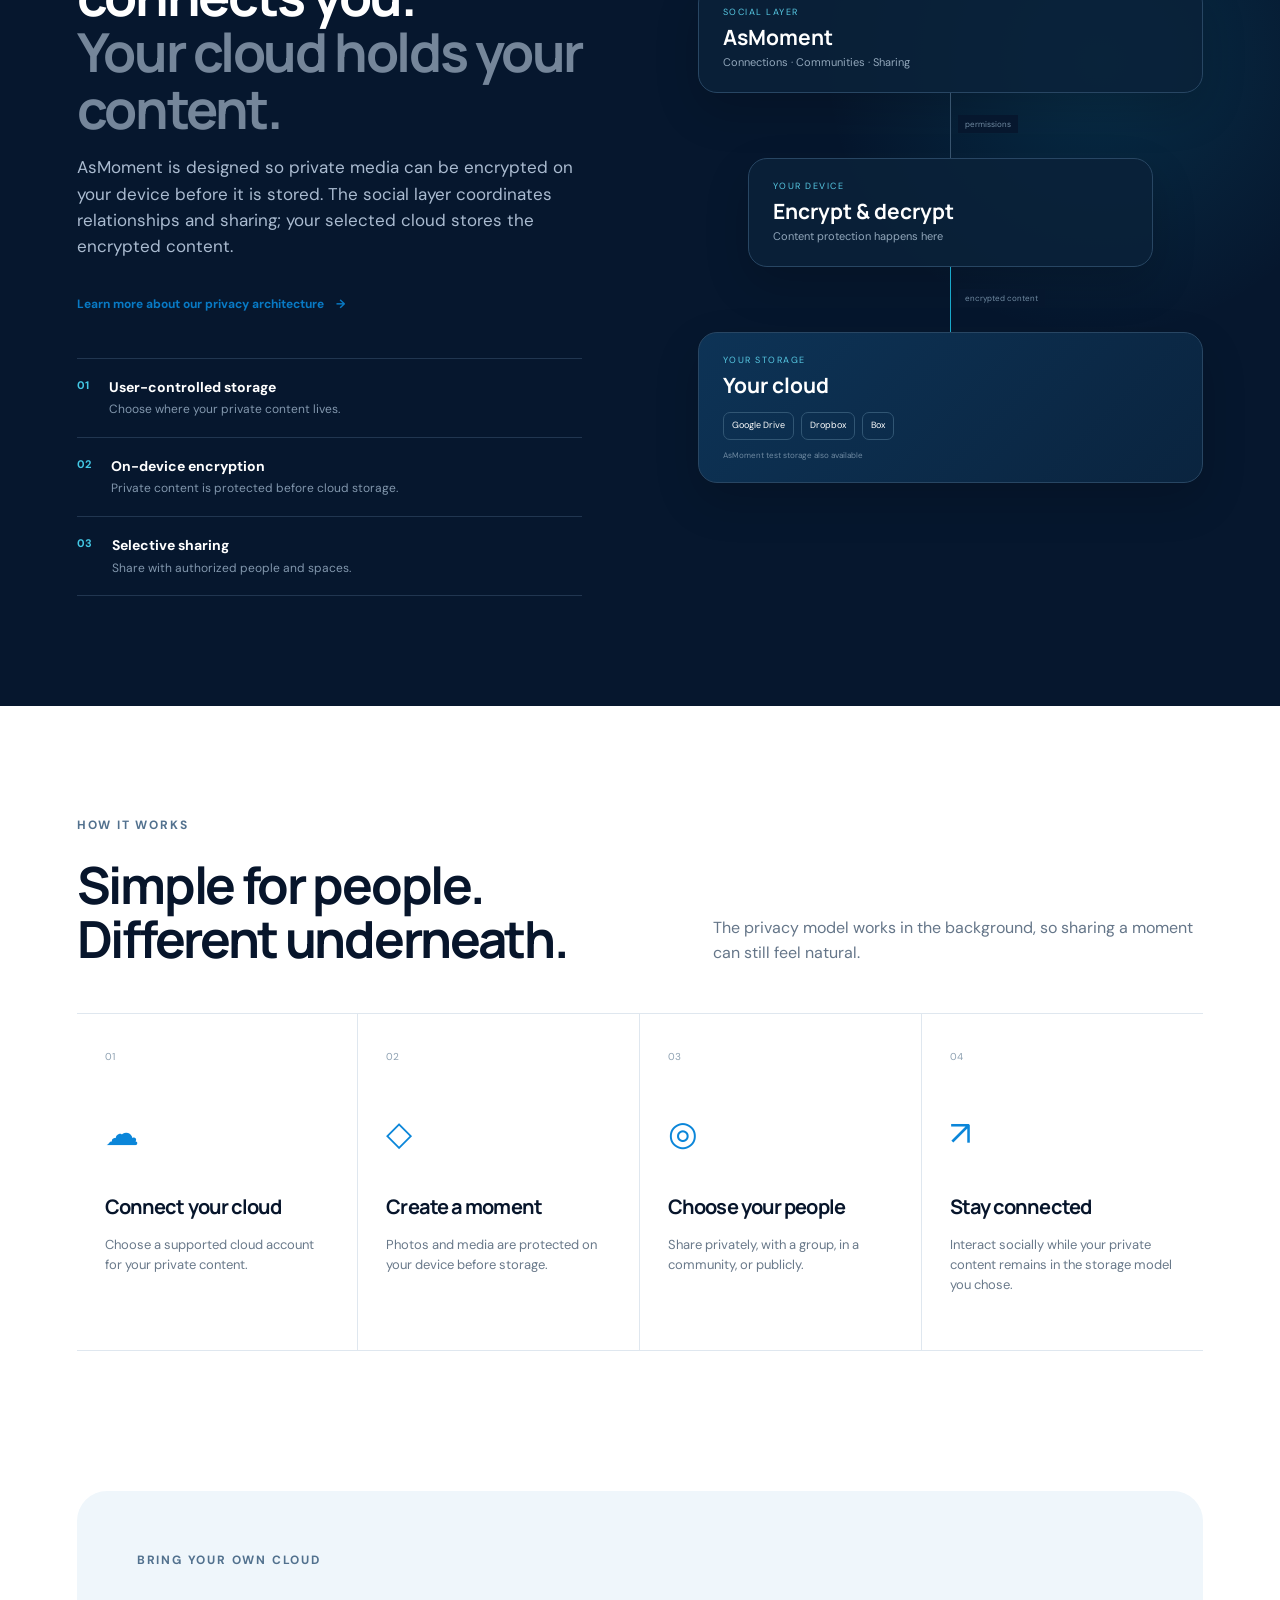
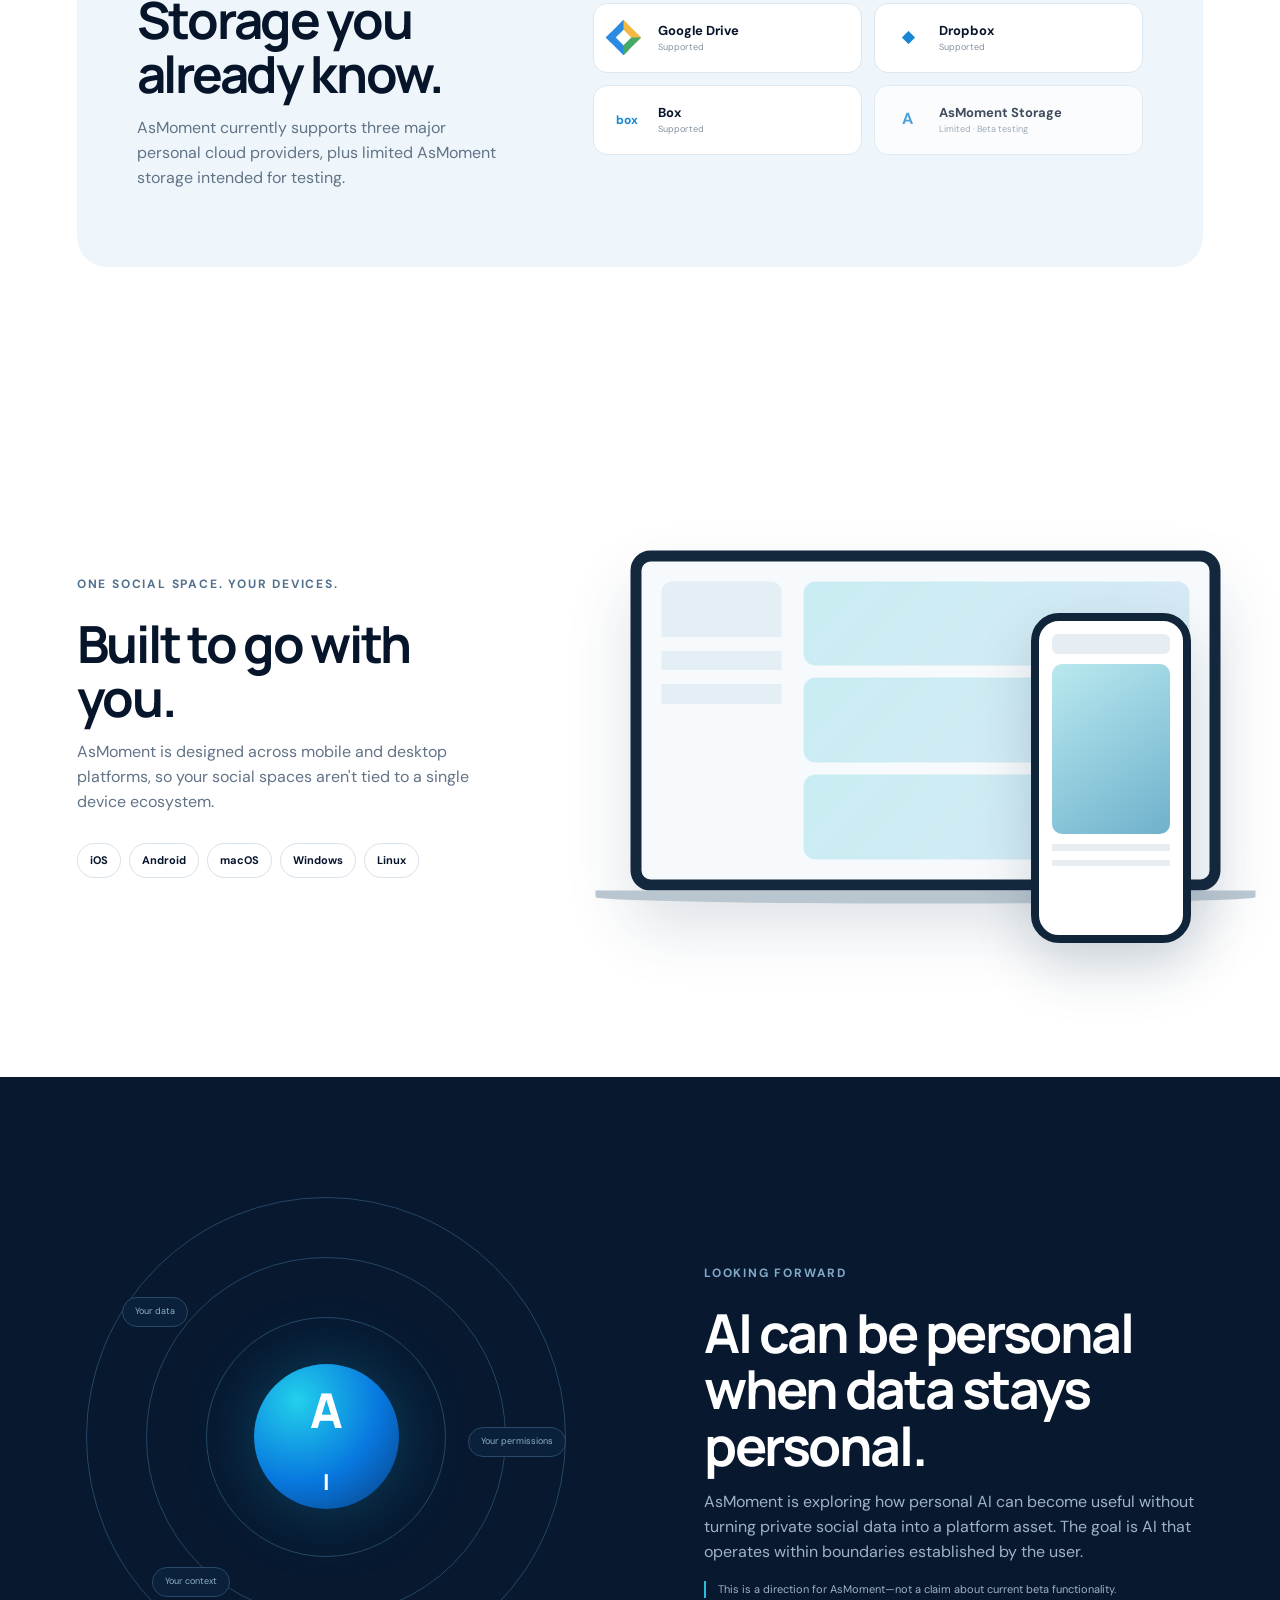
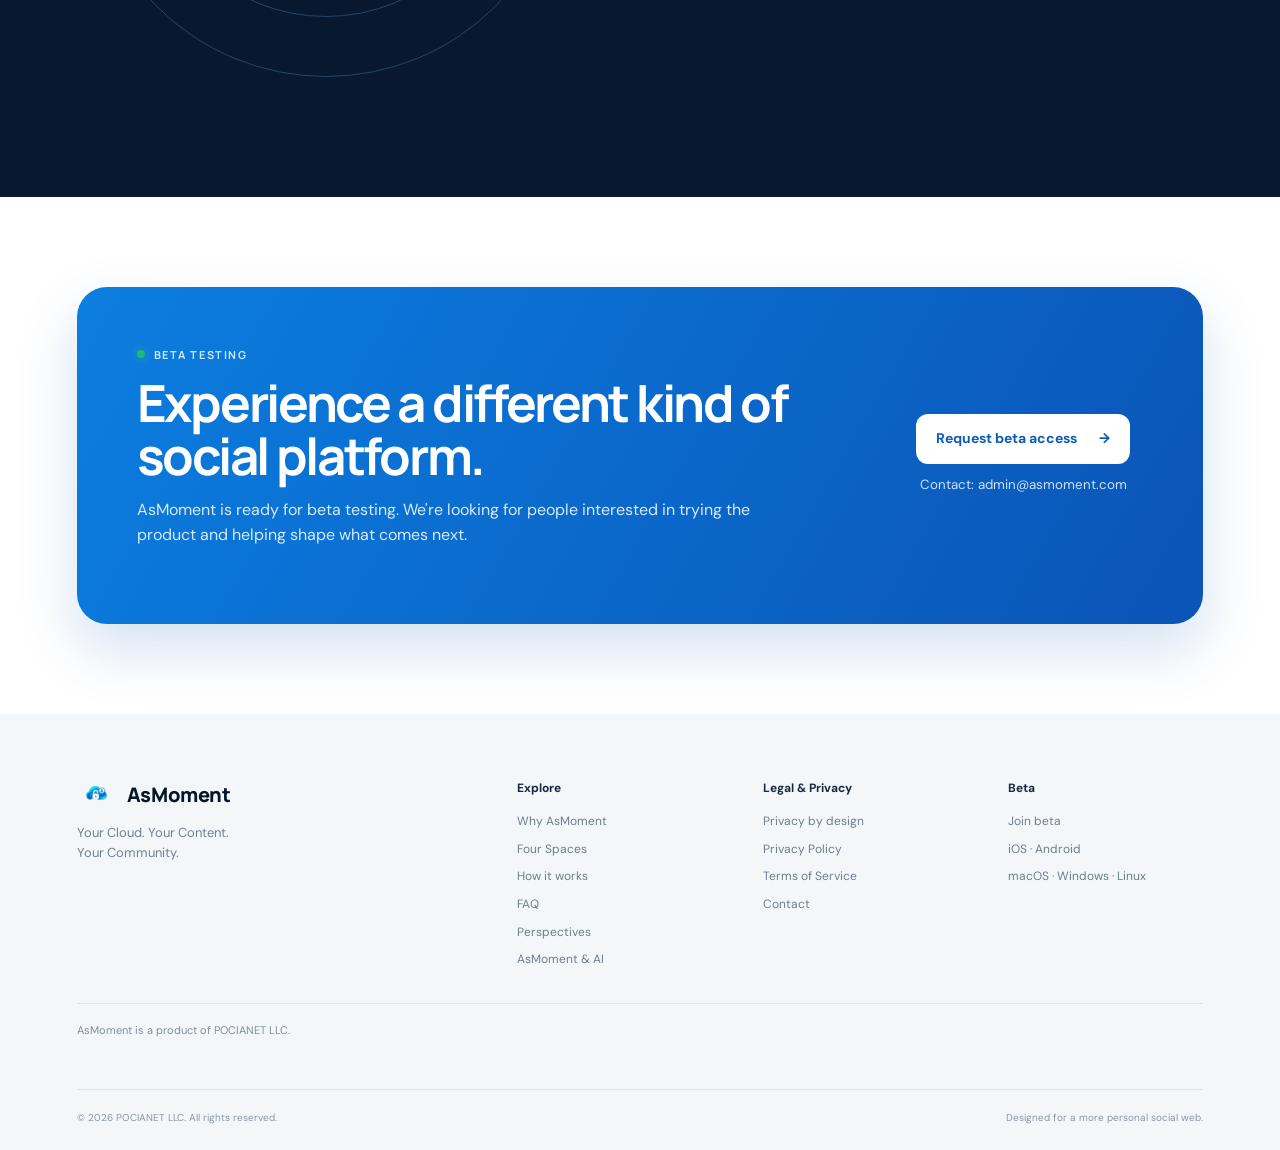
==== commit 2590737f: "add FAQ/Perspectives and a framework of beta" ====
--- a/index.html
+++ b/index.html
@@ -15,24 +15,17 @@
 </head>
 <body>
   <header class="site-header" id="top">
-    <div class="nav-wrap">
-      <a class="brand" href="#top" aria-label="AsMoment home">
-        <img src="assets/logo/asmoment-logo.png" alt="" class="brand-mark">
-        <span>AsMoment</span>
-      </a>
-      <button class="menu-toggle" aria-expanded="false" aria-controls="site-nav" aria-label="Open navigation">
-        <span></span><span></span>
-      </button>
-      <nav id="site-nav" class="site-nav" aria-label="Primary navigation">
-        <a href="why-asmoment.html">Why AsMoment</a>
-        <a href="#spaces">Spaces</a>
-        <a href="privacy.html">Privacy</a>
-        <a href="#how">How it works</a>
-        <a href="ai.html">AI</a>
-        <a class="nav-cta" href="beta.html">Join the beta</a>
-      </nav>
-    </div>
-  </header>
+  <div class="nav-wrap">
+    <a class="brand" href="index.html" aria-label="AsMoment home">
+      <img src="assets/logo/asmoment-logo.png" alt="" class="brand-mark"><span>AsMoment</span>
+    </a>
+    <button class="menu-toggle" aria-expanded="false" aria-controls="site-nav" aria-label="Open navigation"><span></span><span></span></button>
+    <nav id="site-nav" class="site-nav" aria-label="Primary navigation">
+      <a href="why-asmoment.html">Why AsMoment</a><a href="index.html#spaces">Spaces</a><a href="privacy.html">Privacy</a><a href="faq.html">FAQ</a><a href="perspectives.html">Perspectives</a><a href="index.html#how">How it works</a><a href="ai.html">AI</a>
+      <a class="nav-cta" href="beta.html">Join the beta</a>
+    </nav>
+  </div>
+</header>
 
   <main>
     <section class="hero section">
@@ -242,17 +235,17 @@
   </main>
 
   <footer class="footer">
-    <div class="footer-main">
-      <div class="footer-brand">
-        <a class="brand" href="#top"><img src="assets/logo/asmoment-logo.png" alt="" class="brand-mark"><span>AsMoment</span></a>
-        <p>Your Cloud. Your Content.<br>Your Community.</p>
-      </div>
-      <div class="footer-col"><strong>Explore</strong><a href="why-asmoment.html">Why AsMoment</a><a href="#spaces">Four Spaces</a><a href="#how">How it works</a><a href="ai.html">AsMoment & AI</a></div>
-      <div class="footer-col"><strong>Legal & Privacy</strong><a href="#privacy">Privacy by design</a><a href="Footer/privacy.html">Privacy Policy</a><a href="Footer/terms.html">Terms of Service</a><a href="mailto:admin@asmoment.com">Contact</a></div>
-      <div class="footer-col"><strong>Beta</strong><a href="beta.html">Join beta</a><span>iOS · Android</span><span>macOS · Windows · Linux</span></div>
+  <div class="footer-main">
+    <div class="footer-brand">
+      <a class="brand" href="index.html"><img src="assets/logo/asmoment-logo.png" alt="" class="brand-mark"><span>AsMoment</span></a>
+      <p>Your Cloud. Your Content.<br>Your Community.</p>
     </div>
-    <p class="company-line">AsMoment is a product of POCIANET LLC.</p>
-      <div class="footer-bottom"><span>© <span id="year"></span> AsMoment. All rights reserved.</span><span>Designed for a more personal social web.</span></div>
-  </footer>
+    <div class="footer-col"><strong>Explore</strong><a href="why-asmoment.html">Why AsMoment</a><a href="index.html#spaces">Four Spaces</a><a href="index.html#how">How it works</a><a href="faq.html">FAQ</a><a href="perspectives.html">Perspectives</a><a href="ai.html">AsMoment & AI</a></div>
+    <div class="footer-col"><strong>Legal & Privacy</strong><a href="privacy.html">Privacy by design</a><a href="Footer/privacy.html">Privacy Policy</a><a href="Footer/terms.html">Terms of Service</a><a href="mailto:admin@asmoment.com">Contact</a></div>
+    <div class="footer-col"><strong>Beta</strong><a href="beta.html">Join beta</a><span>iOS · Android</span><span>macOS · Windows · Linux</span></div>
+  </div>
+  <p class="company-line">AsMoment is a product of POCIANET LLC.</p>
+  <div class="footer-bottom"><span>© <span id="year"></span> POCIANET LLC. All rights reserved.</span><span>Designed for a more personal social web.</span></div>
+</footer>
 </body>
 </html>
--- a/css/style.css
+++ b/css/style.css
@@ -312,3 +312,95 @@
   .legal-wrap h1{font-size:38px}
   .legal-wrap p{font-size:14px}
 }
+
+
+/* v2.6 FAQ, Beta, and Perspectives */
+.content-page{background:#f8fbfd;min-height:70vh}
+.page-hero{padding:110px 0 64px;background:linear-gradient(180deg,#fff 0%,#f8fbfd 100%)}
+.compact-hero{padding-bottom:46px}
+.narrow{max-width:860px}
+.eyebrow{text-transform:uppercase;letter-spacing:.14em;font:700 11px Manrope;color:#2787e8;margin-bottom:14px}
+.page-hero h1{font:700 clamp(44px,7vw,76px)/1.02 Manrope;color:#132a3d;letter-spacing:-.045em;margin:0 0 20px}
+.page-lede{font-size:18px;line-height:1.7;color:#5c7183;max-width:720px}
+.faq-list{padding:12px 0 90px}
+.faq-list details{background:#fff;border:1px solid #e4edf2;border-radius:16px;margin:12px 0;box-shadow:0 8px 24px rgba(17,48,72,.035)}
+.faq-list summary{cursor:pointer;list-style:none;padding:20px 54px 20px 22px;font:700 16px/1.4 Manrope;color:#173148;position:relative}
+.faq-list summary::-webkit-details-marker{display:none}
+.faq-list summary:after{content:"+";position:absolute;right:22px;top:17px;font-size:24px;color:#2787e8}
+.faq-list details[open] summary:after{content:"–"}
+.faq-list details p{padding:0 22px 22px;margin:0;color:#5c7183;line-height:1.75;font-size:14px}
+.faq-list a,.beta-note a{color:#167bc1}
+.beta-grid,.article-grid{display:grid;grid-template-columns:repeat(3,1fr);gap:18px;padding:20px 0 72px}
+.info-card,.article-card{background:#fff;border:1px solid #e3edf2;border-radius:22px;padding:30px;box-shadow:0 14px 38px rgba(18,54,80,.045)}
+.info-card .material-symbols-rounded{font-size:32px;color:#2787e8}
+.info-card h2,.article-card h2{font:700 21px/1.3 Manrope;color:#173148;margin:16px 0 10px}
+.info-card p,.article-card p,.beta-note p{color:#607486;line-height:1.7;font-size:14px}
+.beta-note{background:#edf7fd;border:1px solid #d9ebf5;border-radius:22px;padding:30px 34px;margin-bottom:90px}
+.beta-note h2{font:700 24px Manrope;color:#173148;margin-top:0}
+.article-grid{grid-template-columns:1.25fr 1fr 1fr}
+.article-card.featured{background:linear-gradient(145deg,#eef9ff,#fff)}
+.article-type{font:700 10px Manrope!important;text-transform:uppercase;letter-spacing:.12em;color:#2787e8!important}
+.coming-soon{display:inline-block;margin-top:10px;font:600 11px Manrope;color:#8495a2;background:#f0f4f6;border-radius:999px;padding:7px 10px}
+.main-nav .active{color:#167bc1}
+@media(max-width:820px){
+  .beta-grid,.article-grid{grid-template-columns:1fr}
+  .page-hero{padding:80px 0 46px}
+}
+@media(max-width:520px){
+  .page-hero{padding:62px 0 34px}
+  .page-lede{font-size:16px}
+  .faq-list{padding-inline:16px}
+  .beta-grid,.article-grid{padding-inline:16px}
+  .beta-note{margin-inline:16px}
+}
+
+
+/* v2.6.2 — shared site chrome and consistent page margins */
+.container{
+  width:min(calc(100% - 12vw),1500px);
+  margin-inline:auto;
+}
+.container.narrow{max-width:900px}
+
+/* Keep full-width section backgrounds, while aligning section content with the site header. */
+.section{
+  padding-left:max(6vw,calc((100vw - 1500px)/2 + 24px));
+  padding-right:max(6vw,calc((100vw - 1500px)/2 + 24px));
+}
+.page-hero:not(.section){
+  padding-left:max(6vw,calc((100vw - 1500px)/2 + 24px));
+  padding-right:max(6vw,calc((100vw - 1500px)/2 + 24px));
+}
+.page-hero:not(.section) > .container{
+  width:100%;
+  margin-inline:auto;
+}
+.faq-list,.beta-grid,.article-grid,.beta-note{
+  width:min(calc(100% - 12vw),1500px);
+  margin-left:auto;
+  margin-right:auto;
+}
+.faq-list.narrow,.beta-note.narrow{max-width:900px}
+.company-line{
+  max-width:1500px;
+  margin:34px auto 0;
+  padding-top:18px;
+  border-top:1px solid #dce5ec;
+  font-size:11px;
+  color:#7e8e9d;
+}
+.site-nav a.active{color:var(--blue);font-weight:700}
+
+/* Legal pages use the same header/footer, with a comfortable reading column. */
+.legal-page{padding-top:132px}
+.legal-wrap{max-width:860px;margin-inline:auto}
+
+@media(max-width:1000px){
+  .container,.faq-list,.beta-grid,.article-grid,.beta-note{width:calc(100% - 48px)}
+}
+@media(max-width:650px){
+  .container,.faq-list,.beta-grid,.article-grid,.beta-note{width:calc(100% - 32px)}
+  .section{padding-left:22px;padding-right:22px}
+  .page-hero:not(.section){padding-left:16px;padding-right:16px}
+  .legal-page{padding-top:96px}
+}
